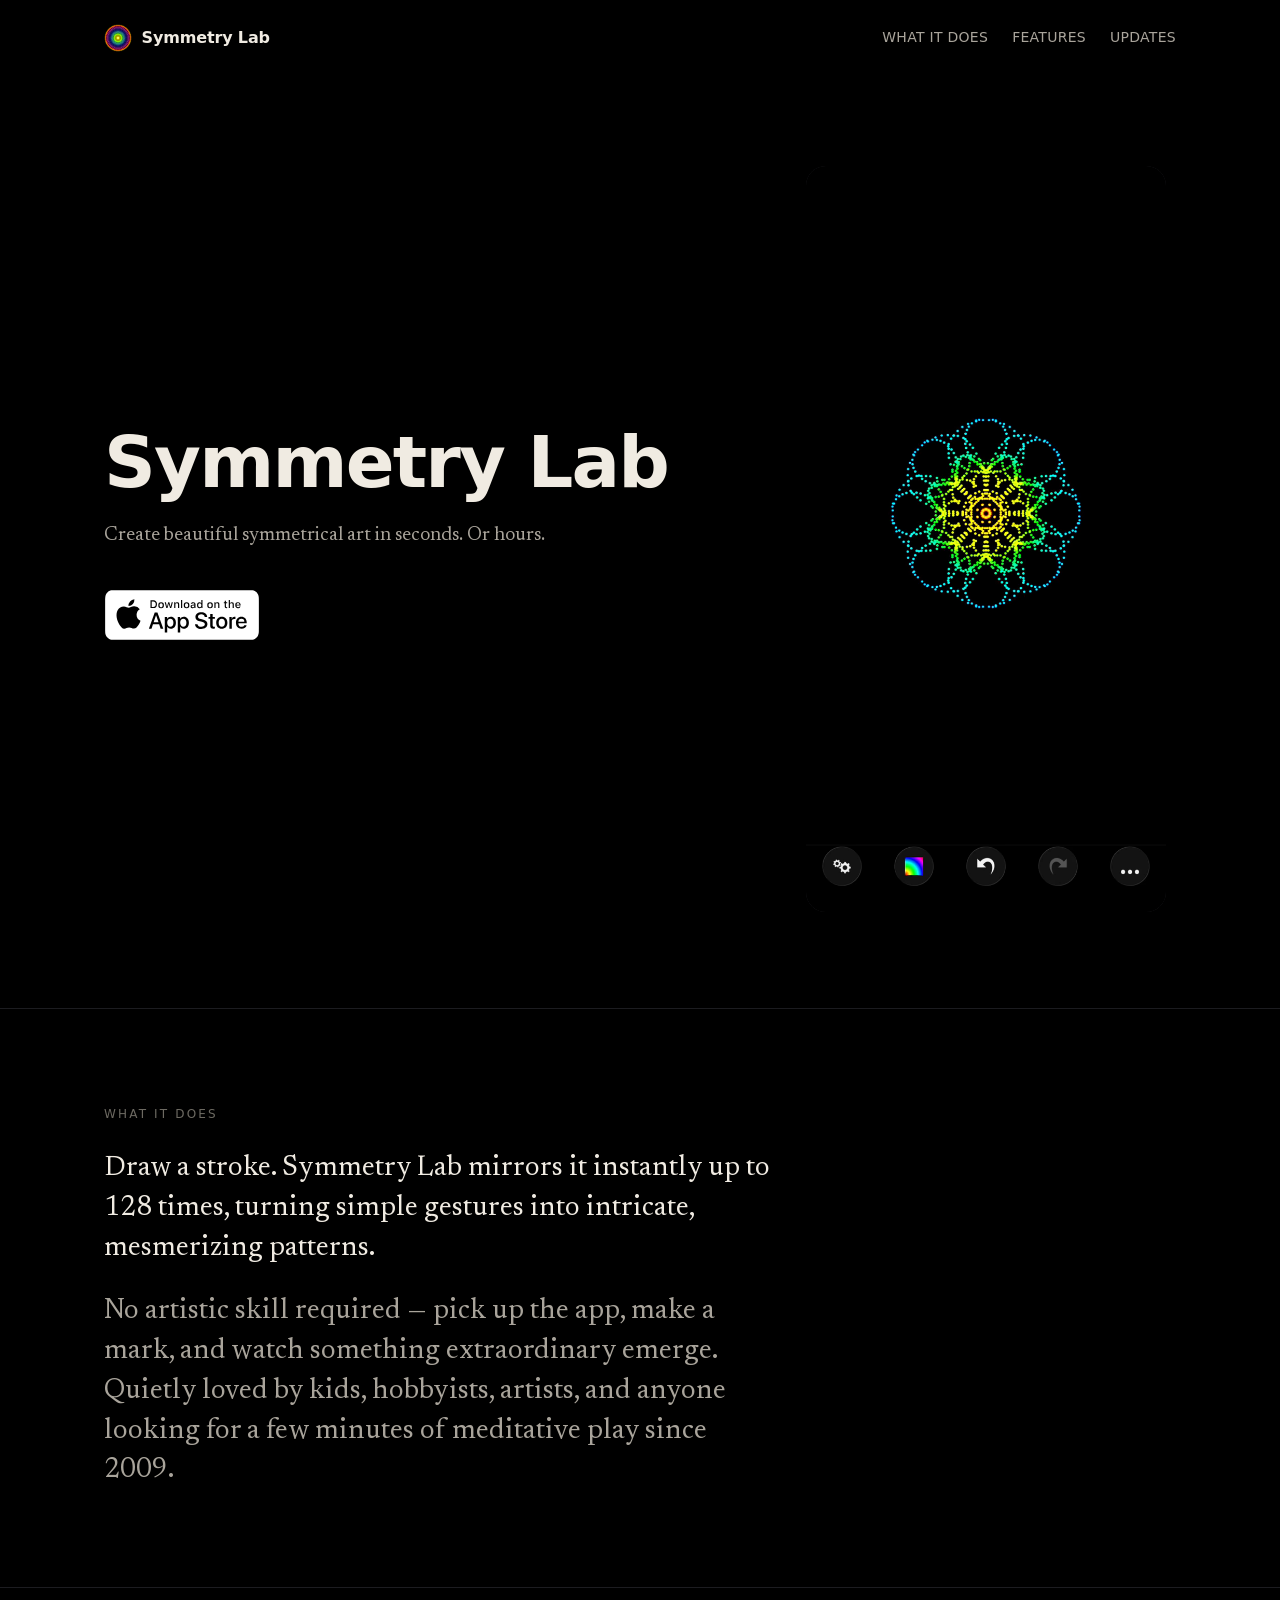
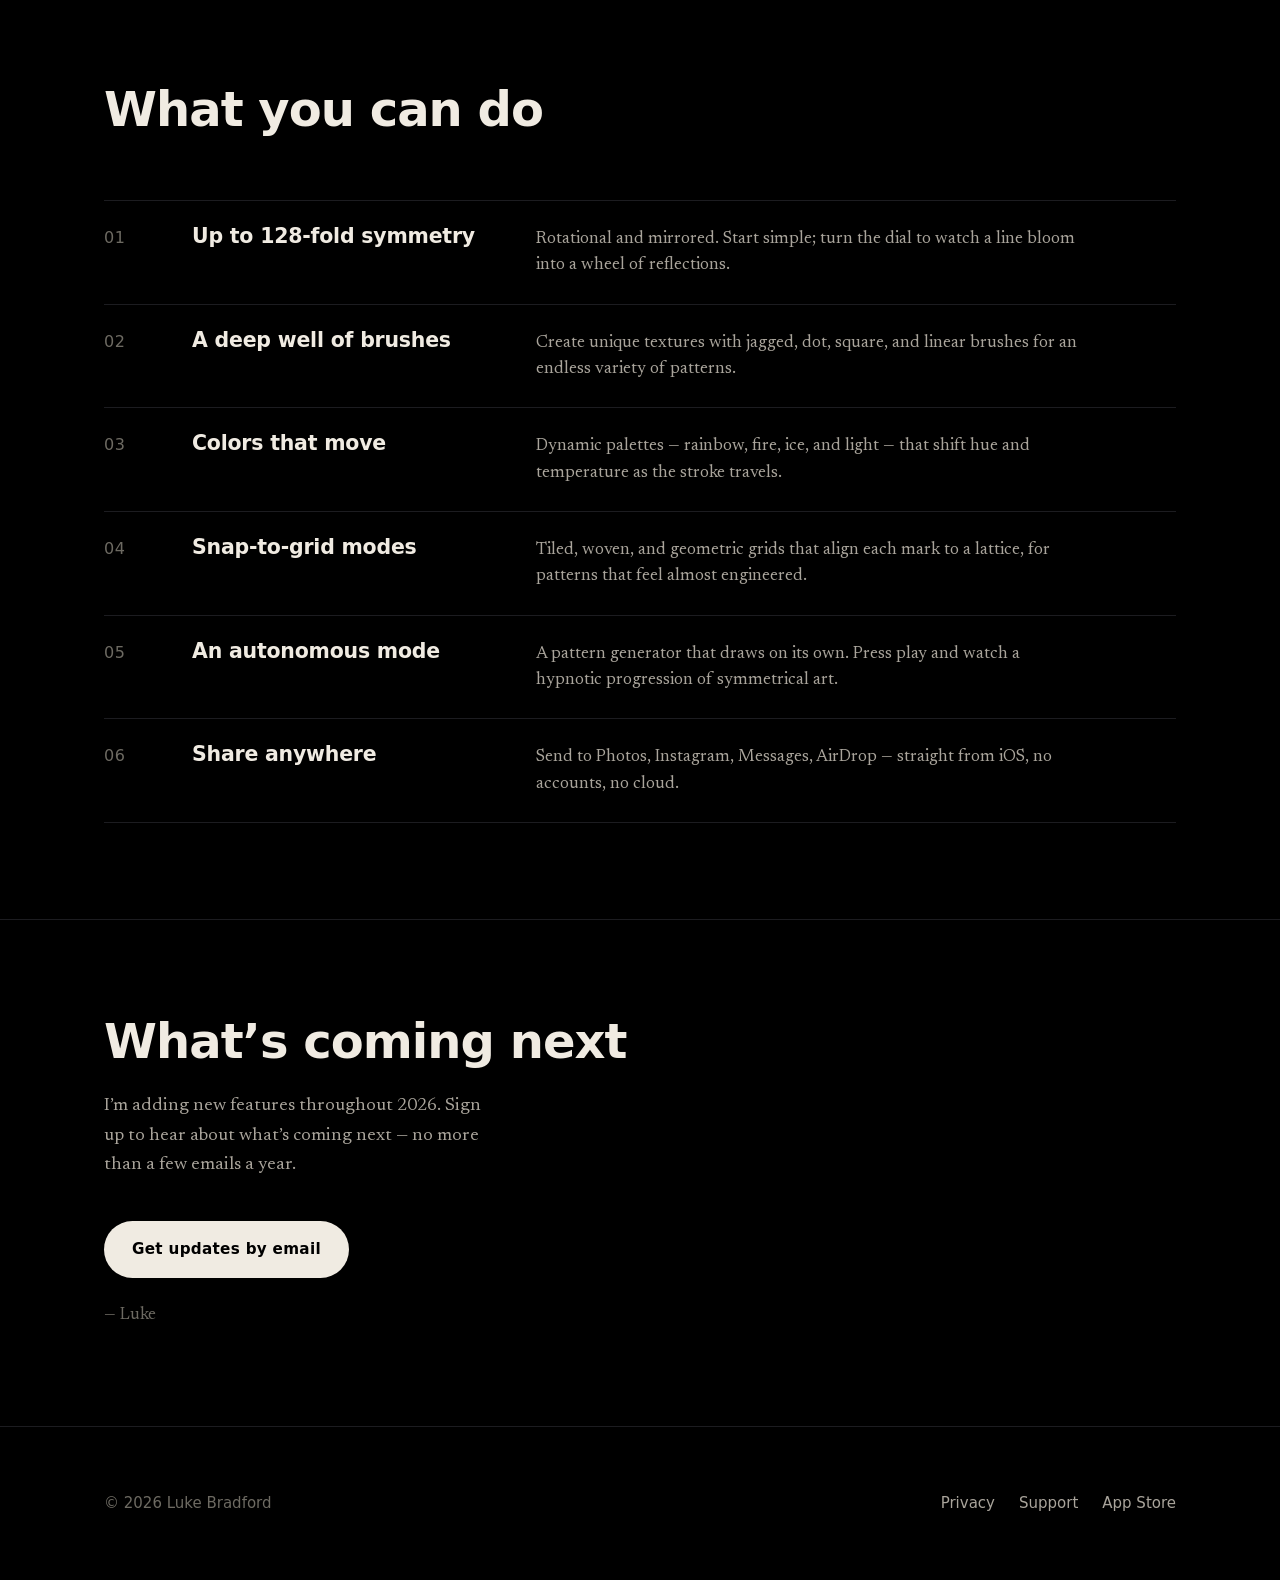
==== index.html @ eb9dccce "Make signup button feel responsive on first click Three changes to collapse perceived latency betwee" ====
<!doctype html>
<html lang="en">
<head>
  <meta charset="UTF-8">
  <meta name="viewport" content="width=device-width, initial-scale=1.0">
  <title>Symmetry Lab — Create beautiful symmetrical art</title>
  <meta name="description" content="An iOS drawing app that turns simple strokes into intricate symmetrical patterns. Up to 128-fold symmetry, dynamic colors, and no artistic skill required.">

  <meta property="og:title" content="Symmetry Lab">
  <meta property="og:description" content="Create beautiful symmetrical art in seconds. Or hours.">
  <meta property="og:image" content="https://symmetrylab.app/assets/images/og-image.png">
  <meta property="og:url" content="https://symmetrylab.app">
  <meta property="og:type" content="website">
  <meta name="twitter:card" content="summary_large_image">
  <meta name="twitter:title" content="Symmetry Lab">
  <meta name="twitter:description" content="Create beautiful symmetrical art in seconds. Or hours.">
  <meta name="twitter:image" content="https://symmetrylab.app/assets/images/og-image.png">
  <meta name="theme-color" content="#000000">

  <link rel="canonical" href="https://symmetrylab.app">
  <link rel="icon" href="/assets/images/favicon.ico">
  <link rel="icon" type="image/png" sizes="32x32" href="/assets/images/icon-32.png">
  <link rel="apple-touch-icon" href="/assets/images/icon-180.png">

  <link rel="preload" as="font" type="font/woff2" href="/assets/fonts/newsreader.woff2" crossorigin>
  <link rel="preconnect" href="https://symmetry-lab.kit.com" crossorigin>
  <link rel="dns-prefetch" href="https://symmetry-lab.kit.com">
  <link rel="stylesheet" href="/assets/css/style.css">
</head>
<body>

<a class="sr-only" href="#main">Skip to content</a>

<header class="site-header">
  <div class="container">
    <a class="site-header__brand" href="/">
      <img src="/assets/images/icon.png" alt="" width="28" height="28">
      <span>Symmetry Lab</span>
    </a>
    <nav class="site-header__nav" aria-label="Primary">
      <a href="#what">What it does</a>
      <a href="#features">Features</a>
      <a href="#signup">Updates</a>
    </nav>
  </div>
</header>

<main id="main">

  <!-- HERO -->
  <section class="hero">
    <div class="container">
      <div class="hero__grid">
        <div class="hero__lede">
          <h1 class="hero__title wordmark">Symmetry Lab</h1>
          <p class="hero__tagline">
            Create beautiful symmetrical art in seconds. Or hours.
          </p>
          <a class="app-store-badge"
             href="https://apps.apple.com/us/app/symmetry-lab/id327084012"
             target="_blank"
             rel="noopener"
             aria-label="Download Symmetry Lab on the App Store">
            <img src="/assets/images/app-store-badge.svg" alt="Download on the App Store" width="156" height="52">
          </a>
        </div>
        <div class="hero__video-wrap">
          <video
            autoplay muted loop playsinline
            poster="/assets/images/video-poster.jpg"
            preload="metadata"
            aria-label="A brief recording of Symmetry Lab in use — simple strokes forming intricate symmetrical patterns.">
            <source src="/assets/video/clip.webm" type="video/webm">
            <source src="/assets/video/clip.mp4"  type="video/mp4">
          </video>
        </div>
      </div>
    </div>
  </section>

  <!-- WHAT IT DOES -->
  <section id="what" class="about">
    <div class="container">
      <p class="about__eyebrow">What it does</p>
      <p class="about__lead">
        Draw a stroke. Symmetry Lab mirrors it instantly up to 128 times,
        turning simple gestures into intricate, mesmerizing patterns.
      </p>
      <p class="about__lead">
        No artistic skill required — pick up the app, make a mark, and watch
        something extraordinary emerge. Quietly loved by kids, hobbyists,
        artists, and anyone looking for a few minutes of meditative play
        since 2009.
      </p>
    </div>
  </section>

  <!-- FEATURES -->
  <section id="features" class="features">
    <div class="container">
      <h2 class="features__heading">What you can do</h2>
      <ol class="features__list">
        <li class="features__item">
          <span class="features__num">01</span>
          <div class="features__body">
            <h3 class="features__title">Up to 128-fold symmetry</h3>
            <p class="features__desc">Rotational and mirrored. Start simple; turn the dial to watch a line bloom into a wheel of reflections.</p>
          </div>
        </li>
        <li class="features__item">
          <span class="features__num">02</span>
          <div class="features__body">
            <h3 class="features__title">A deep well of brushes</h3>
            <p class="features__desc">Create unique textures with jagged, dot, square, and linear brushes for an endless variety of patterns.</p>
          </div>
        </li>
        <li class="features__item">
          <span class="features__num">03</span>
          <div class="features__body">
            <h3 class="features__title">Colors that move</h3>
            <p class="features__desc">Dynamic palettes — rainbow, fire, ice, and light — that shift hue and temperature as the stroke travels.</p>
          </div>
        </li>
        <li class="features__item">
          <span class="features__num">04</span>
          <div class="features__body">
            <h3 class="features__title">Snap-to-grid modes</h3>
            <p class="features__desc">Tiled, woven, and geometric grids that align each mark to a lattice, for patterns that feel almost engineered.</p>
          </div>
        </li>
        <li class="features__item">
          <span class="features__num">05</span>
          <div class="features__body">
            <h3 class="features__title">An autonomous mode</h3>
            <p class="features__desc">A pattern generator that draws on its own. Press play and watch a hypnotic progression of symmetrical art.</p>
          </div>
        </li>
        <li class="features__item">
          <span class="features__num">06</span>
          <div class="features__body">
            <h3 class="features__title">Share anywhere</h3>
            <p class="features__desc">Send to Photos, Instagram, Messages, AirDrop — straight from iOS, no accounts, no cloud.</p>
          </div>
        </li>
      </ol>
    </div>
  </section>

  <!-- SIGNUP -->
  <section id="signup" class="signup">
    <div class="container">
      <div class="signup__inner" data-signup>
        <h2 class="signup__heading">What’s coming next</h2>
        <p class="signup__copy">
          I’m adding new features throughout 2026. Sign up to hear about what’s
          coming next — no more than a few emails a year.
        </p>
        <a class="signup-btn"
           data-formkit-toggle="cb0bc8368b"
           href="https://symmetry-lab.kit.com/cb0bc8368b">
          Get updates by email
        </a>
        <p class="signup__sign">— Luke</p>
      </div>
    </div>
  </section>

</main>

<footer class="site-footer">
  <div class="container">
    <p>© 2026 Luke Bradford</p>
    <nav class="site-footer__links" aria-label="Site">
      <a href="/privacy.html">Privacy</a>
      <a href="/support.html">Support</a>
      <a href="https://apps.apple.com/us/app/symmetry-lab/id327084012" target="_blank" rel="noopener">App Store</a>
    </nav>
  </div>
</footer>

<script src="/assets/js/main.js" defer></script>
</body>
</html>
---- assets/css/style.css ----
/* -------------------------------------------------------------------------
   symmetrylab.app
   ------------------------------------------------------------------------- */

@font-face {
  font-family: 'Newsreader';
  font-style: normal;
  font-weight: 400;
  font-display: swap;
  src: url('/assets/fonts/newsreader.woff2') format('woff2');
}

/* -- tokens ---------------------------------------------------------------- */

:root {
  --bg:           #000000;
  --bg-elev:      #0d0d0f;
  --ink:          #f0ebe2;
  --ink-dim:      #a9a49b;
  --ink-muted:    #6d6a62;
  --rule:         #1c1c20;
  --rule-strong:  #2e2e34;

  --font-display: -apple-system, BlinkMacSystemFont, "SF Pro Display", "SF Pro Text", "Segoe UI", system-ui, sans-serif;
  --font-body:    'Newsreader', Georgia, 'Times New Roman', serif;

  --space-1:  0.5rem;
  --space-2:  1rem;
  --space-3:  1.5rem;
  --space-4:  2.5rem;
  --space-5:  4rem;
  --space-6:  6rem;
  --space-7:  9rem;

  --measure:      42rem;  /* ~672px for long-form reading */
  --content-max: 72rem;   /* 1152px cap for sections */

  --radius-sm: 6px;
  --radius-md: 12px;
  --radius-lg: 20px;
}

/* -- reset ----------------------------------------------------------------- */

*, *::before, *::after { box-sizing: border-box; }
html { -webkit-text-size-adjust: 100%; }
body, h1, h2, h3, p, figure, blockquote, dl, dd { margin: 0; }
img, svg, video { display: block; max-width: 100%; height: auto; }
input, button, textarea { font: inherit; color: inherit; }
button { border: 0; background: none; cursor: pointer; }

/* -- base ------------------------------------------------------------------ */

html { scroll-behavior: smooth; }
@media (prefers-reduced-motion: reduce) {
  html { scroll-behavior: auto; }
}

body {
  margin: 0;
  background: var(--bg);
  color: var(--ink);
  font-family: var(--font-body);
  font-size: 1.0625rem;     /* 17px */
  line-height: 1.65;
  font-feature-settings: "kern", "liga", "calt";
  -webkit-font-smoothing: antialiased;
  -moz-osx-font-smoothing: grayscale;
  text-rendering: optimizeLegibility;
}

a {
  color: var(--ink);
  text-decoration: none;
  text-decoration-color: var(--rule-strong);
  text-underline-offset: 0.2em;
  transition: text-decoration-color 200ms ease, color 200ms ease;
}
a:hover { text-decoration: underline; text-decoration-color: var(--ink-dim); }

:focus-visible {
  outline: 2px solid var(--ink);
  outline-offset: 3px;
  border-radius: 3px;
}

::selection { background: var(--ink); color: var(--bg); }

/* -- typography ------------------------------------------------------------ */

.display {
  font-family: var(--font-display);
  font-weight: 600;
  letter-spacing: -0.02em;
  line-height: 1.02;
}
h1, h2, h3 { font-family: var(--font-display); font-weight: 600; letter-spacing: -0.02em; }
h1 { font-size: clamp(2.5rem, 6vw, 4.5rem); line-height: 1.02; }
h2 { font-size: clamp(2rem, 4vw, 3rem);     line-height: 1.08; }
h3 { font-size: 1.25rem; line-height: 1.3; }
p  { hanging-punctuation: first last; }

/* -- layout ---------------------------------------------------------------- */

.container {
  width: 100%;
  max-width: var(--content-max);
  margin: 0 auto;
  padding-inline: clamp(1.25rem, 4vw, 2.5rem);
}

section { padding-block: var(--space-6); }
@media (max-width: 720px) { section { padding-block: var(--space-5); } }

.divider {
  border: 0;
  border-top: 1px solid var(--rule);
  margin: 0;
}

/* -- site chrome ----------------------------------------------------------- */

.site-header {
  padding-block: var(--space-3);
}
.site-header .container {
  display: flex;
  align-items: center;
  justify-content: space-between;
  gap: var(--space-3);
}
.site-header__brand {
  display: inline-flex;
  align-items: center;
  gap: 0.6rem;
  font-family: var(--font-display);
  font-weight: 600;
  font-size: 1rem;
  letter-spacing: -0.01em;
  color: var(--ink);
}
.site-header__brand img {
  width: 28px; height: 28px;
  border-radius: 7px;
}
.site-header__nav {
  display: flex;
  gap: var(--space-3);
  font-family: var(--font-display);
  font-size: 0.875rem;
  letter-spacing: 0.02em;
  text-transform: uppercase;
}
.site-header__nav a { color: var(--ink-dim); }
.site-header__nav a:hover { color: var(--ink); }
@media (max-width: 520px) {
  .site-header__nav { display: none; }
}

/* -- hero ------------------------------------------------------------------ */

.hero {
  padding-block: clamp(3rem, 7vw, 6rem) var(--space-6);
}
.hero__grid {
  display: grid;
  grid-template-columns: 1fr;
  gap: var(--space-5);
  align-items: center;
}
@media (min-width: 900px) {
  .hero__grid {
    grid-template-columns: minmax(0, 1fr) minmax(280px, 360px);
    gap: var(--space-5);
  }
}
@media (min-width: 1200px) {
  .hero__grid { grid-template-columns: minmax(0, 1fr) 380px; }
}

.hero__title {
  margin-bottom: var(--space-3);
}
@media (min-width: 640px) {
  .hero__title { white-space: nowrap; }
}
.hero__tagline {
  font-size: clamp(1.125rem, 1.5vw, 1.375rem);
  line-height: 1.45;
  color: var(--ink-dim);
  margin-bottom: var(--space-4);
}
@media (min-width: 640px) {
  .hero__tagline { white-space: nowrap; }
}

.app-store-badge {
  display: inline-block;
  transition: transform 200ms ease, filter 200ms ease;
}
.app-store-badge img { height: 52px; width: auto; }
.app-store-badge:hover { transform: translateY(-1px); filter: drop-shadow(0 6px 20px rgba(255,255,255,0.08)); }

/* Hero video — vertical phone-shape clip */
.hero__video-wrap {
  position: relative;
  width: 100%;
  max-width: 380px;
  margin-inline: auto;
  aspect-ratio: 1320 / 2738;  /* source cropped above status bar */
  border-radius: var(--radius-lg);
  overflow: hidden;
  background: var(--bg-elev);
  box-shadow:
    0 30px 80px rgba(0,0,0,0.5),
    0 0 0 1px var(--rule) inset;
}
.hero__video-wrap video {
  position: absolute; inset: 0;
  width: 100%; height: 100%;
  object-fit: cover;
}
@media (min-width: 900px) {
  .hero__video-wrap { max-width: 360px; }
}

/* -- the wordmark — one moment of delight -------------------------------- */

.wordmark {
  font-family: var(--font-display);
  font-weight: 650;
  letter-spacing: -0.025em;
  line-height: 1.0;
  color: var(--ink);
}

/* -- what-it-does ---------------------------------------------------------- */

.about {
  border-top: 1px solid var(--rule);
}
.about__eyebrow {
  font-family: var(--font-display);
  font-size: 0.75rem;
  letter-spacing: 0.18em;
  text-transform: uppercase;
  color: var(--ink-muted);
  margin-bottom: var(--space-3);
}
.about__lead {
  font-size: clamp(1.35rem, 2.2vw, 1.75rem);
  line-height: 1.42;
  max-width: var(--measure);
}
.about__lead + .about__lead { margin-top: var(--space-3); color: var(--ink-dim); }

/* -- features -------------------------------------------------------------- */

.features { border-top: 1px solid var(--rule); }
.features__heading {
  margin-bottom: var(--space-5);
  max-width: 20ch;
}
.features__list { list-style: none; padding: 0; margin: 0; }
.features__item {
  display: grid;
  grid-template-columns: 4rem 1fr;
  gap: var(--space-3);
  align-items: baseline;
  padding-block: var(--space-3);
  border-top: 1px solid var(--rule);
}
.features__item:last-child { border-bottom: 1px solid var(--rule); }
.features__num {
  font-family: var(--font-display);
  font-weight: 500;
  font-size: 1rem;
  color: var(--ink-muted);
  letter-spacing: 0.04em;
  font-variant-numeric: tabular-nums;
}
.features__body {
  display: grid;
  grid-template-columns: minmax(0, 1fr) minmax(0, 2fr);
  gap: var(--space-3);
  align-items: baseline;
}
.features__title {
  font-family: var(--font-display);
  font-weight: 600;
  font-size: clamp(1.125rem, 1.6vw, 1.375rem);
  letter-spacing: -0.01em;
  line-height: 1.15;
}
.features__desc {
  color: var(--ink-dim);
  line-height: 1.55;
  max-width: 34rem;
}
@media (max-width: 720px) {
  .features__item { grid-template-columns: 2.5rem 1fr; gap: var(--space-2); }
  .features__body { grid-template-columns: 1fr; gap: var(--space-1); }
}

/* -- signup ---------------------------------------------------------------- */

.signup { border-top: 1px solid var(--rule); }
.signup__inner {
  max-width: var(--measure);
}
.signup__heading { margin-bottom: var(--space-3); }
.signup__copy {
  font-size: 1.125rem;
  color: var(--ink-dim);
  max-width: 38ch;
  margin-bottom: var(--space-4);
}

.signup-btn {
  display: inline-block;
  padding: 1rem 1.75rem;
  background: var(--ink);
  color: var(--bg);
  border-radius: 999px;
  font-family: var(--font-display);
  font-weight: 600;
  font-size: 0.95rem;
  letter-spacing: 0.02em;
  text-decoration: none;
  transition: transform 150ms ease, background 200ms ease;
}
.signup-btn:hover {
  transform: translateY(-1px);
  background: #fff;
  text-decoration: none;
  color: var(--bg);
}
.signup-btn:active { transform: translateY(0); }
.signup-btn.is-loading {
  opacity: 0.72;
  cursor: progress;
}
.signup-btn.is-loading::after {
  content: "";
  display: inline-block;
  width: 0.7em; height: 0.7em;
  margin-left: 0.6em;
  vertical-align: -0.06em;
  border: 1.5px solid currentColor;
  border-top-color: transparent;
  border-radius: 50%;
  animation: signup-spin 0.7s linear infinite;
}
@keyframes signup-spin { to { transform: rotate(360deg); } }
@media (prefers-reduced-motion: reduce) {
  .signup-btn.is-loading::after { animation: none; }
}

.signup__sign {
  margin-top: var(--space-3);
  color: var(--ink-muted);
}

/* -- footer ---------------------------------------------------------------- */

.site-footer {
  border-top: 1px solid var(--rule);
  padding-block: var(--space-5);
  color: var(--ink-muted);
  font-family: var(--font-display);
  font-size: 0.9375rem;
}
.site-footer .container {
  display: flex;
  flex-wrap: wrap;
  gap: var(--space-3);
  justify-content: space-between;
  align-items: baseline;
}
.site-footer__links {
  display: flex;
  flex-wrap: wrap;
  gap: var(--space-3);
}
.site-footer a { color: var(--ink-dim); }
.site-footer a:hover { color: var(--ink); }

/* -- reading pages (privacy, support, 404) -------------------------------- */

.reading {
  padding-block: var(--space-5) var(--space-6);
}
.reading__inner {
  max-width: var(--measure);
  margin-inline: auto;
}
.reading h1 {
  font-size: clamp(2.25rem, 4vw, 3rem);
  margin-bottom: var(--space-1);
}
.reading .lede {
  color: var(--ink-dim);
  font-style: italic;
  margin-bottom: var(--space-4);
}
.reading h2 {
  font-size: 1.35rem;
  margin-top: var(--space-4);
  margin-bottom: var(--space-2);
  letter-spacing: -0.01em;
}
.reading p {
  margin-block: 0.75em;
  color: var(--ink);
}
.reading p + p { margin-top: 1em; }
.reading a { text-decoration: underline; text-decoration-color: var(--rule-strong); }
.reading a:hover { text-decoration-color: var(--ink); }

.reading .contact-block {
  border: 1px solid var(--rule-strong);
  border-radius: var(--radius-md);
  padding: var(--space-3);
  background: var(--bg-elev);
  margin-block: var(--space-4);
}
.reading .contact-block strong { font-family: var(--font-display); font-weight: 600; }
.reading .contact-block .hint { display: block; color: var(--ink-muted); font-size: 0.9375rem; margin-top: 0.3rem; }

/* details/summary for support FAQ */
.reading details {
  border-top: 1px solid var(--rule);
  padding: var(--space-2) 0;
}
.reading details:last-of-type { border-bottom: 1px solid var(--rule); }
.reading summary {
  cursor: pointer;
  font-family: var(--font-display);
  font-weight: 550;
  font-size: 1.0625rem;
  padding: 0.3rem 0;
  list-style: none;
  display: flex;
  justify-content: space-between;
  gap: var(--space-2);
}
.reading summary::-webkit-details-marker { display: none; }
.reading summary::after {
  content: "+";
  font-family: var(--font-display);
  font-weight: 400;
  color: var(--ink-muted);
  transition: transform 200ms ease;
}
.reading details[open] summary::after { content: "–"; }
.reading details p {
  color: var(--ink-dim);
  margin-top: 0.5rem;
}

/* -- utilities ------------------------------------------------------------- */

.sr-only {
  position: absolute; width: 1px; height: 1px; padding: 0;
  overflow: hidden; clip: rect(0 0 0 0);
  white-space: nowrap; border: 0;
}
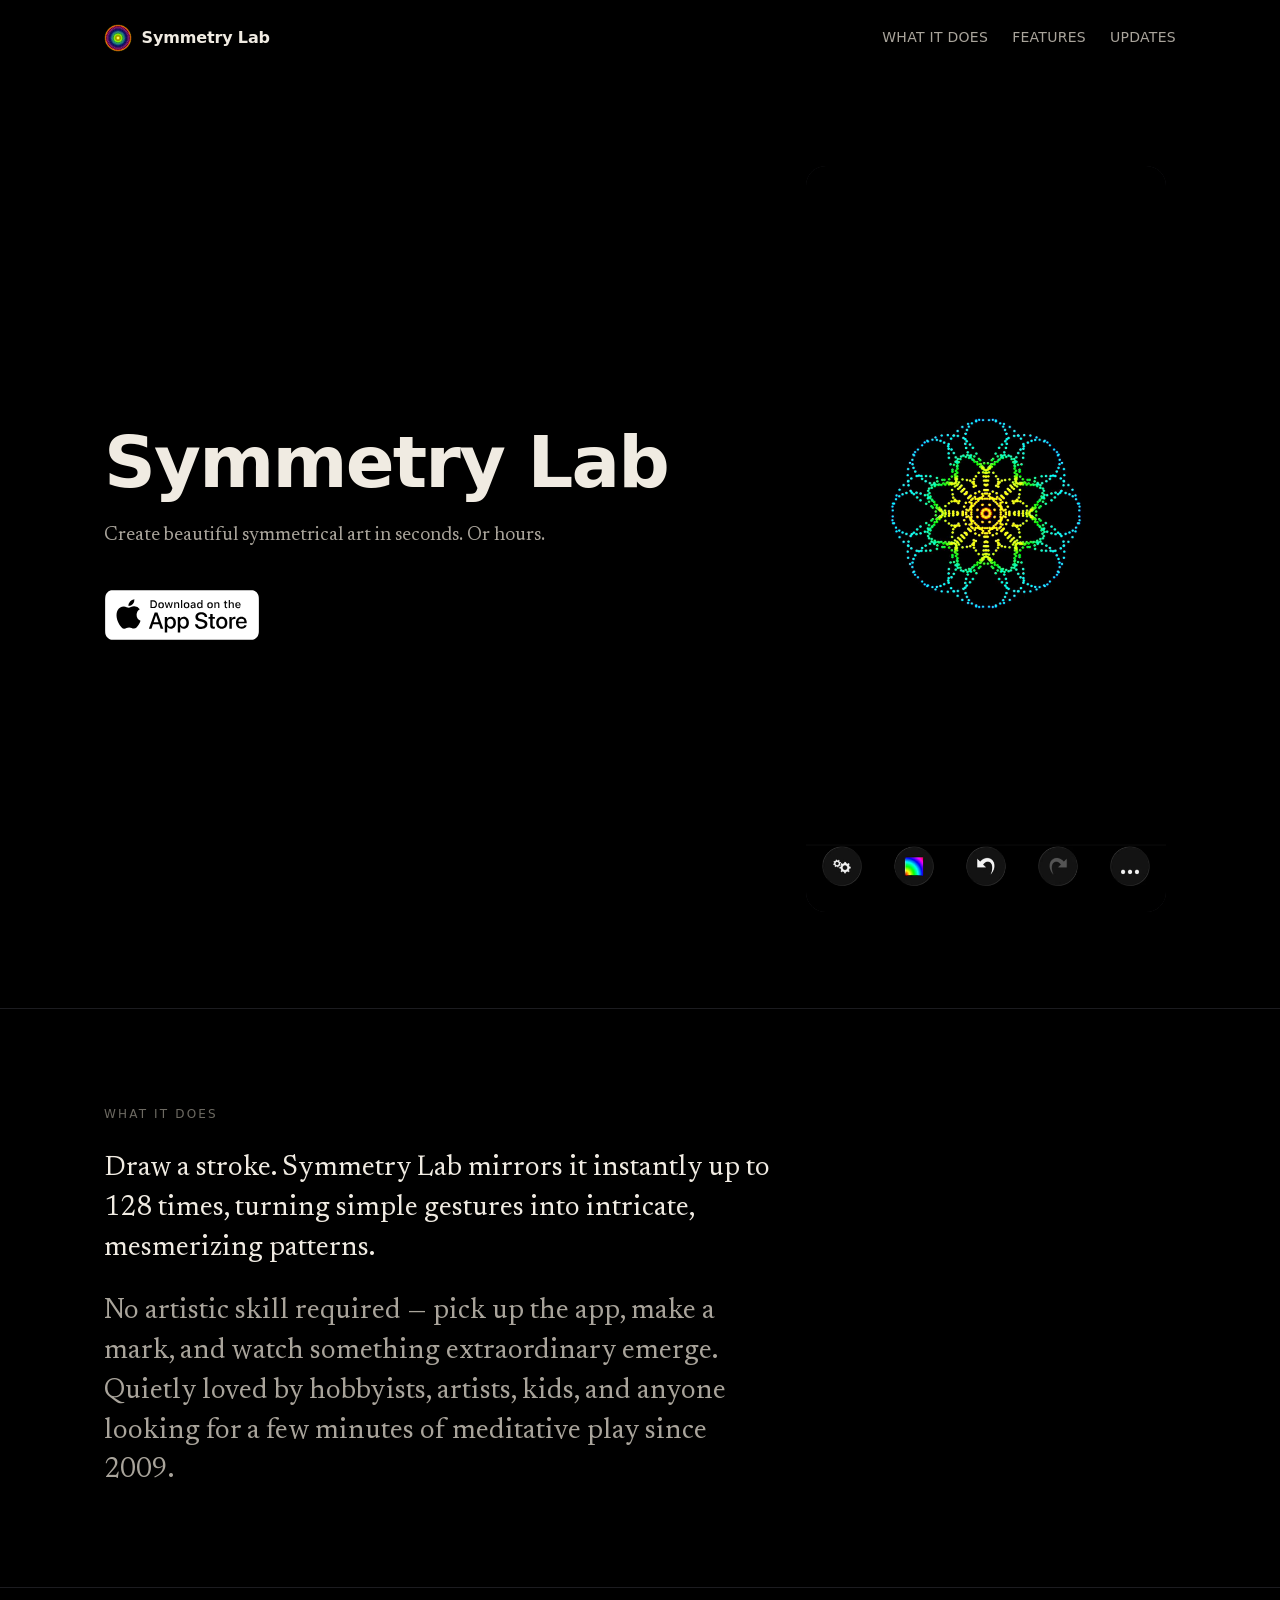
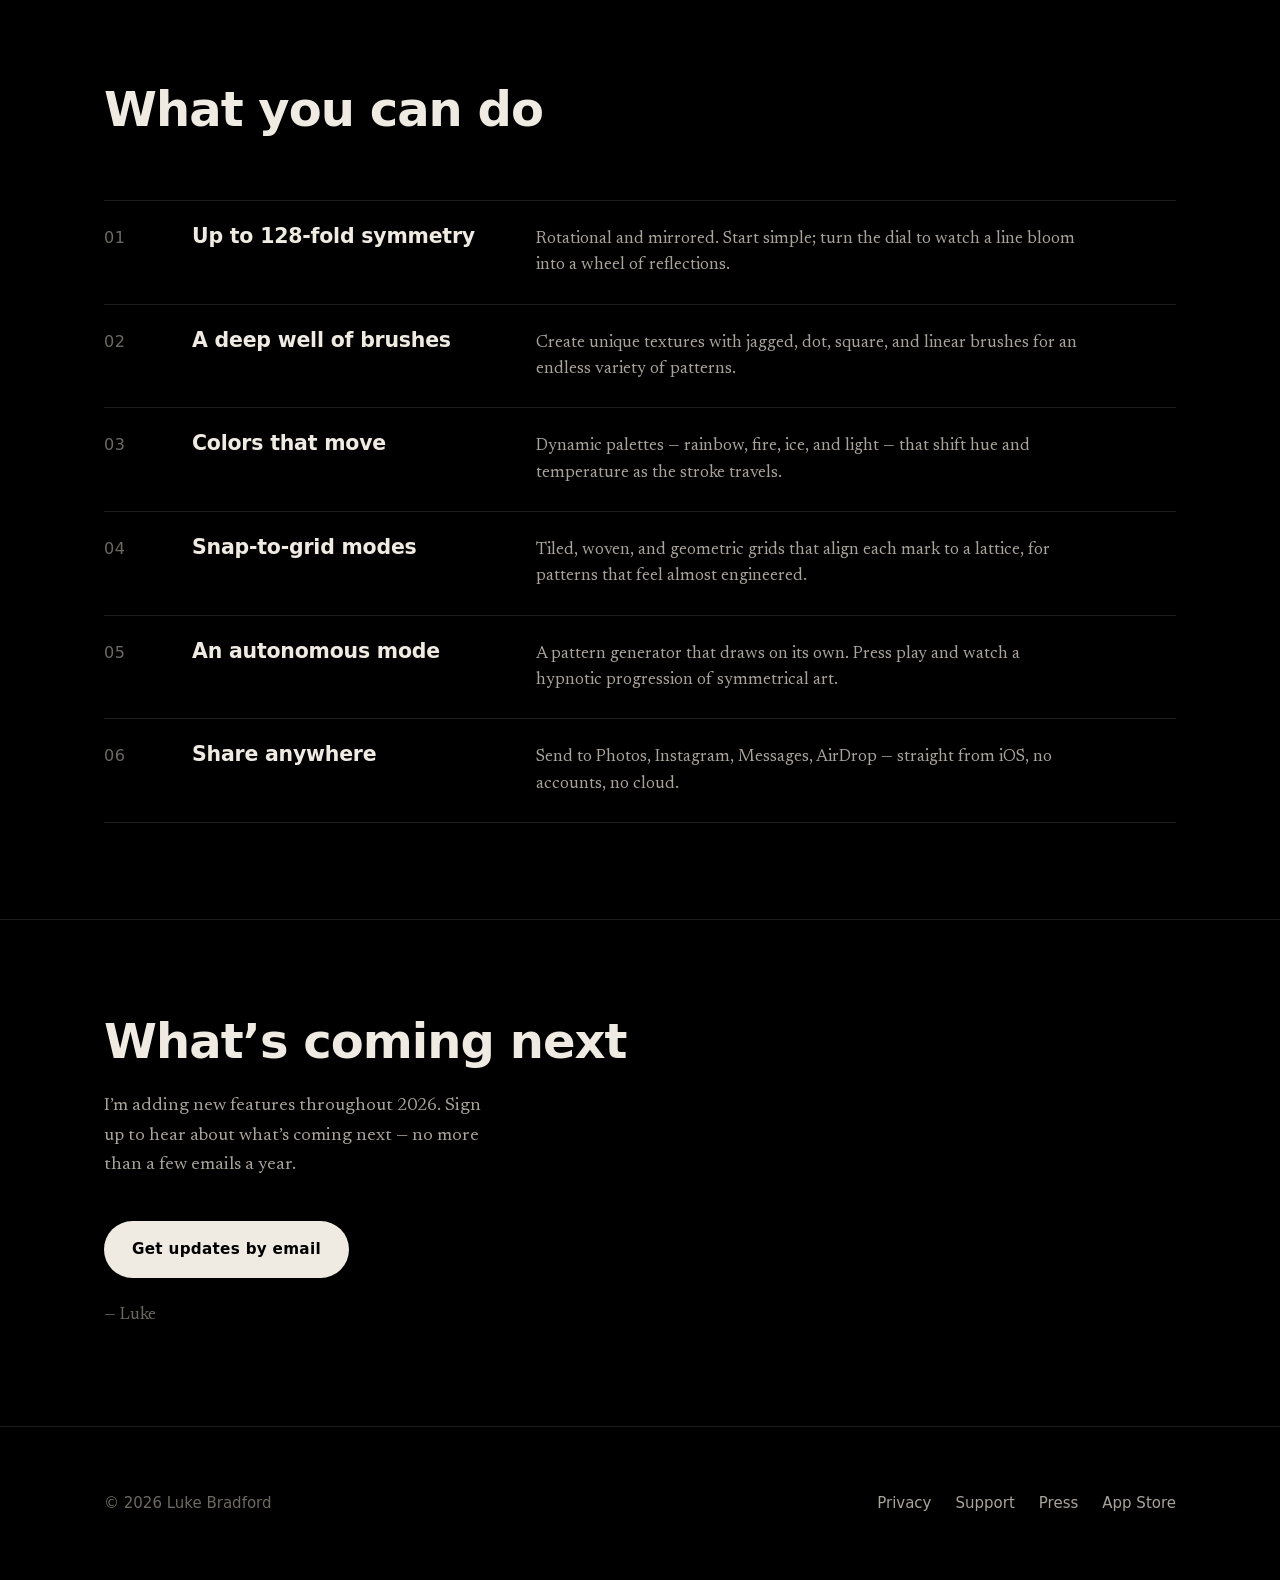
==== commit aeed2c5f: "Add press kit" ====
--- a/index.html
+++ b/index.html
@@ -88,8 +88,8 @@
       </p>
       <p class="about__lead">
         No artistic skill required — pick up the app, make a mark, and watch
-        something extraordinary emerge. Quietly loved by kids, hobbyists,
-        artists, and anyone looking for a few minutes of meditative play
+        something extraordinary emerge. Quietly loved by hobbyists, artists,
+        kids, and anyone looking for a few minutes of meditative play
         since 2009.
       </p>
     </div>
@@ -173,6 +173,7 @@
     <nav class="site-footer__links" aria-label="Site">
       <a href="/privacy.html">Privacy</a>
       <a href="/support.html">Support</a>
+      <a href="/press/">Press</a>
       <a href="https://apps.apple.com/us/app/symmetry-lab/id327084012" target="_blank" rel="noopener">App Store</a>
     </nav>
   </div>
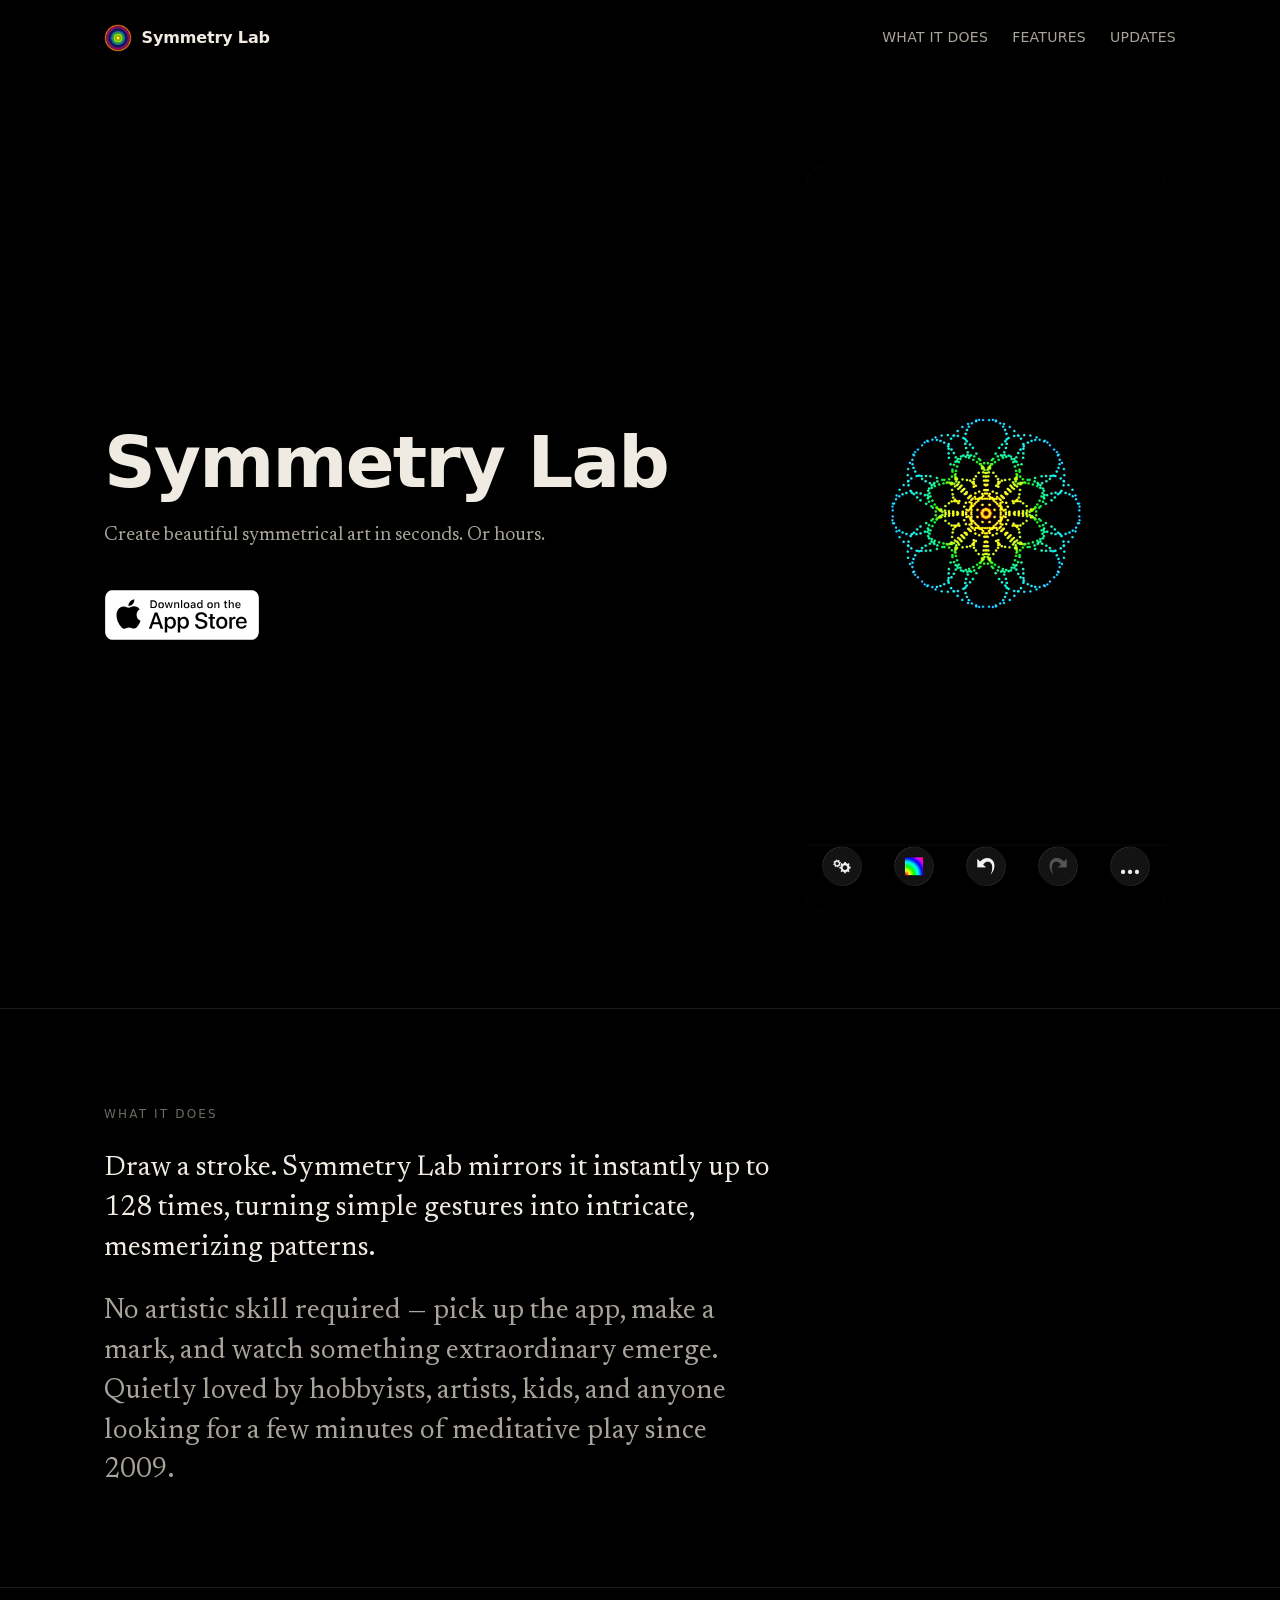
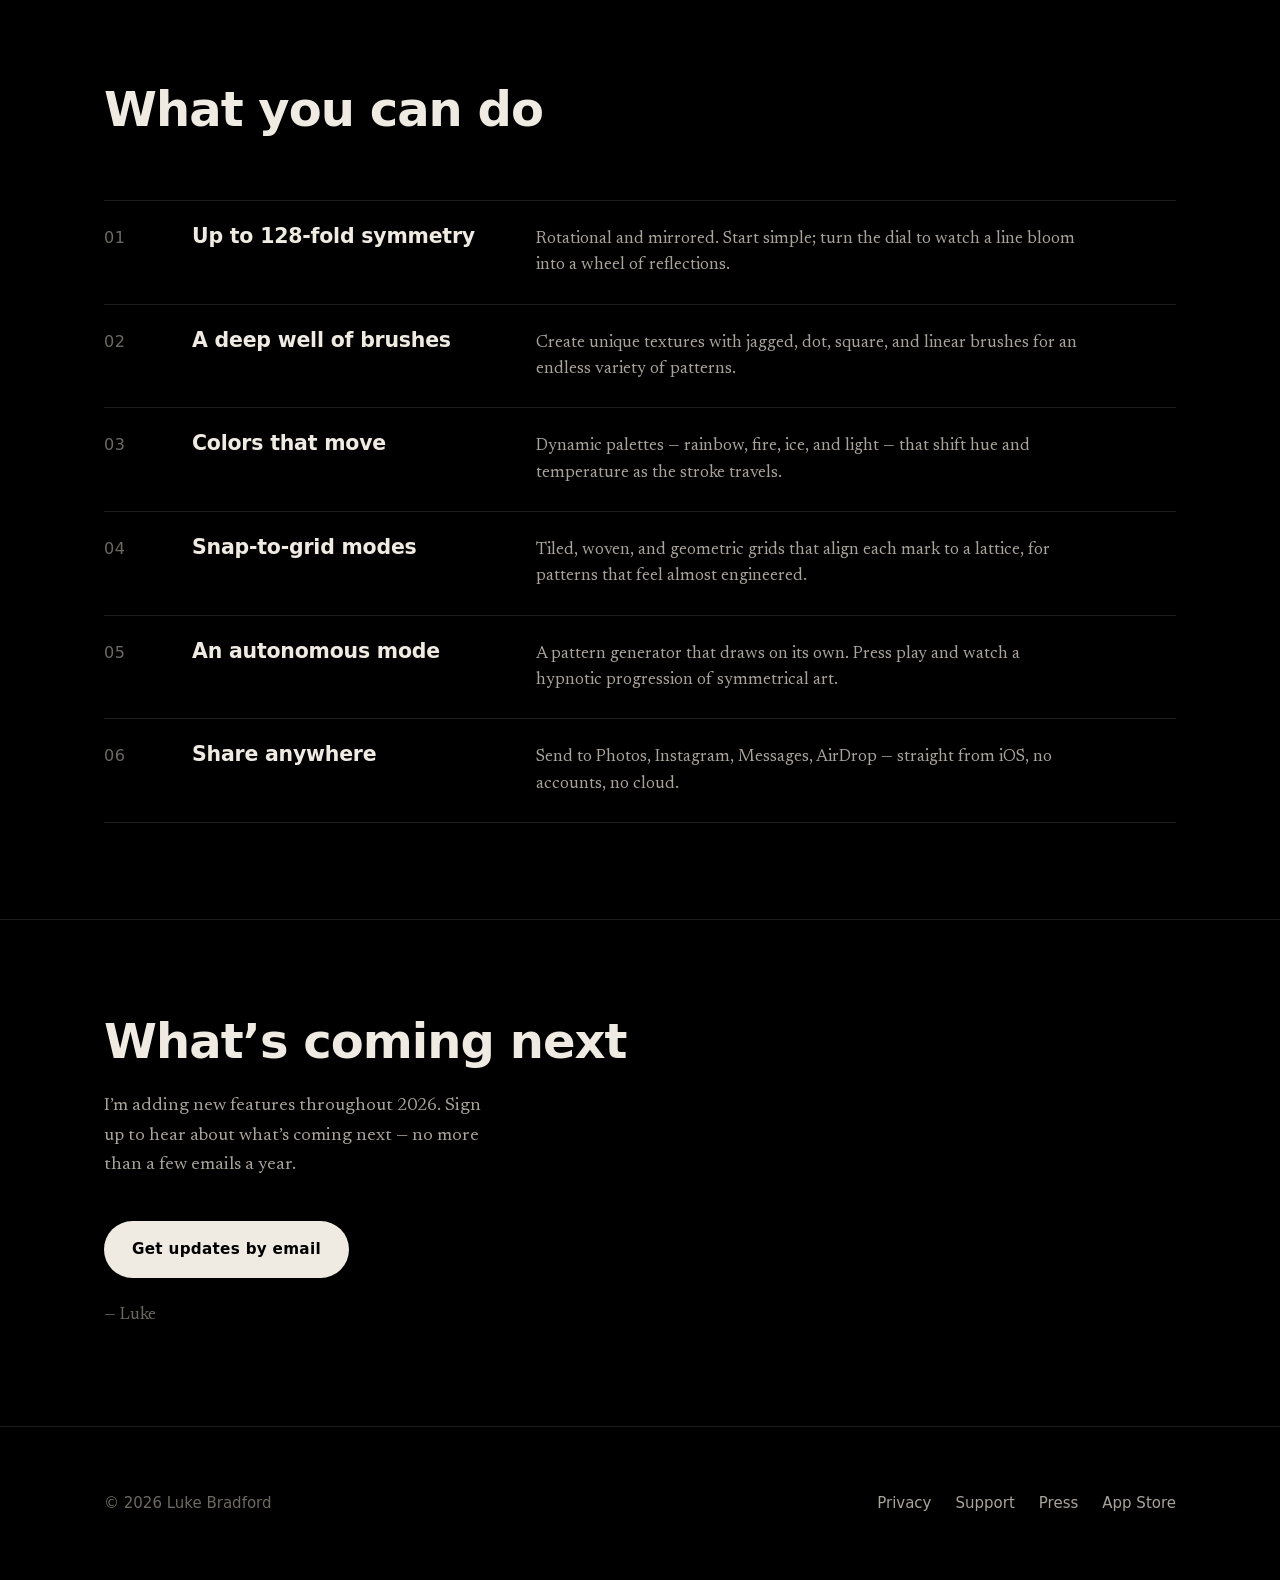
==== commit f2717aa5: "og-image.png" ====
--- a/index.html
+++ b/index.html
@@ -8,13 +8,13 @@
 
   <meta property="og:title" content="Symmetry Lab">
   <meta property="og:description" content="Create beautiful symmetrical art in seconds. Or hours.">
-  <meta property="og:image" content="https://symmetrylab.app/assets/images/og-image.png">
+  <meta property="og:image" content="https://symmetrylab.app/assets/images/og-image.png?v=2">
   <meta property="og:url" content="https://symmetrylab.app">
   <meta property="og:type" content="website">
   <meta name="twitter:card" content="summary_large_image">
   <meta name="twitter:title" content="Symmetry Lab">
   <meta name="twitter:description" content="Create beautiful symmetrical art in seconds. Or hours.">
-  <meta name="twitter:image" content="https://symmetrylab.app/assets/images/og-image.png">
+  <meta name="twitter:image" content="https://symmetrylab.app/assets/images/og-image.png?v=2">
   <meta name="theme-color" content="#000000">
 
   <link rel="canonical" href="https://symmetrylab.app">
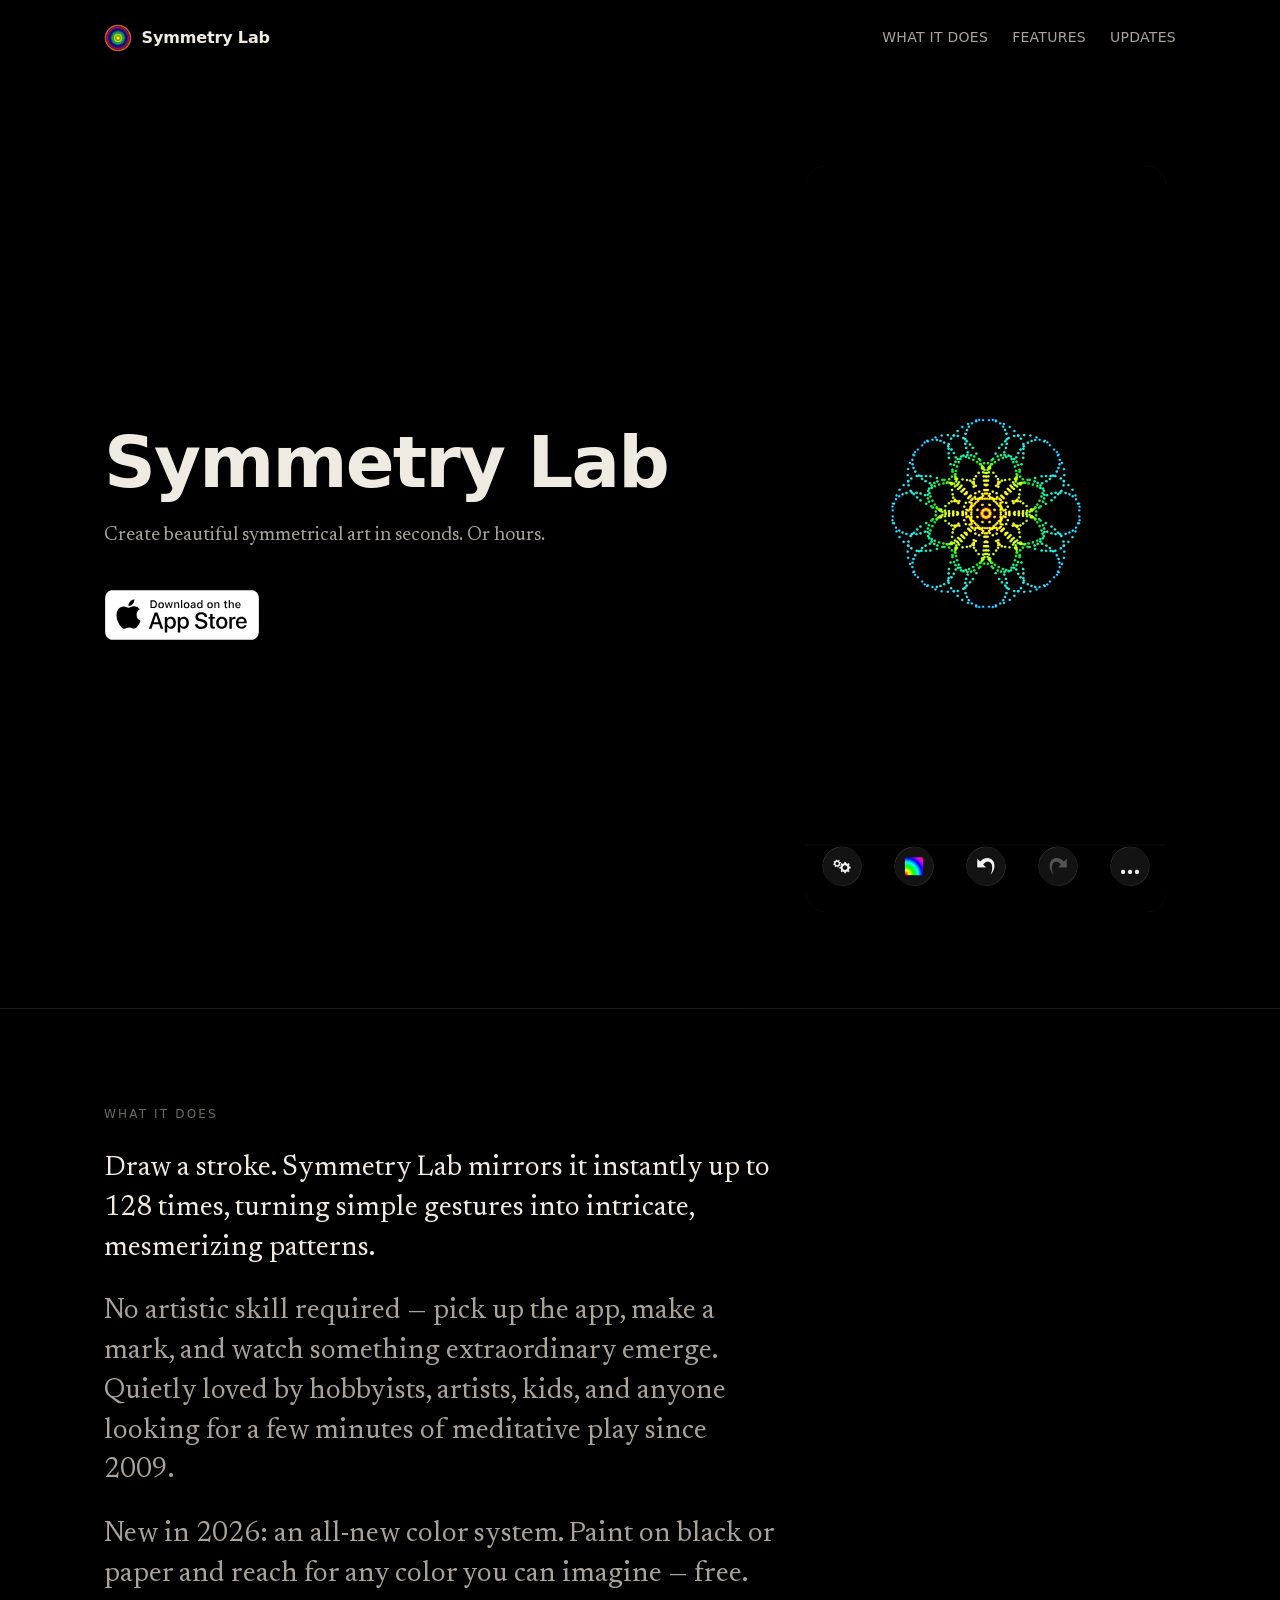
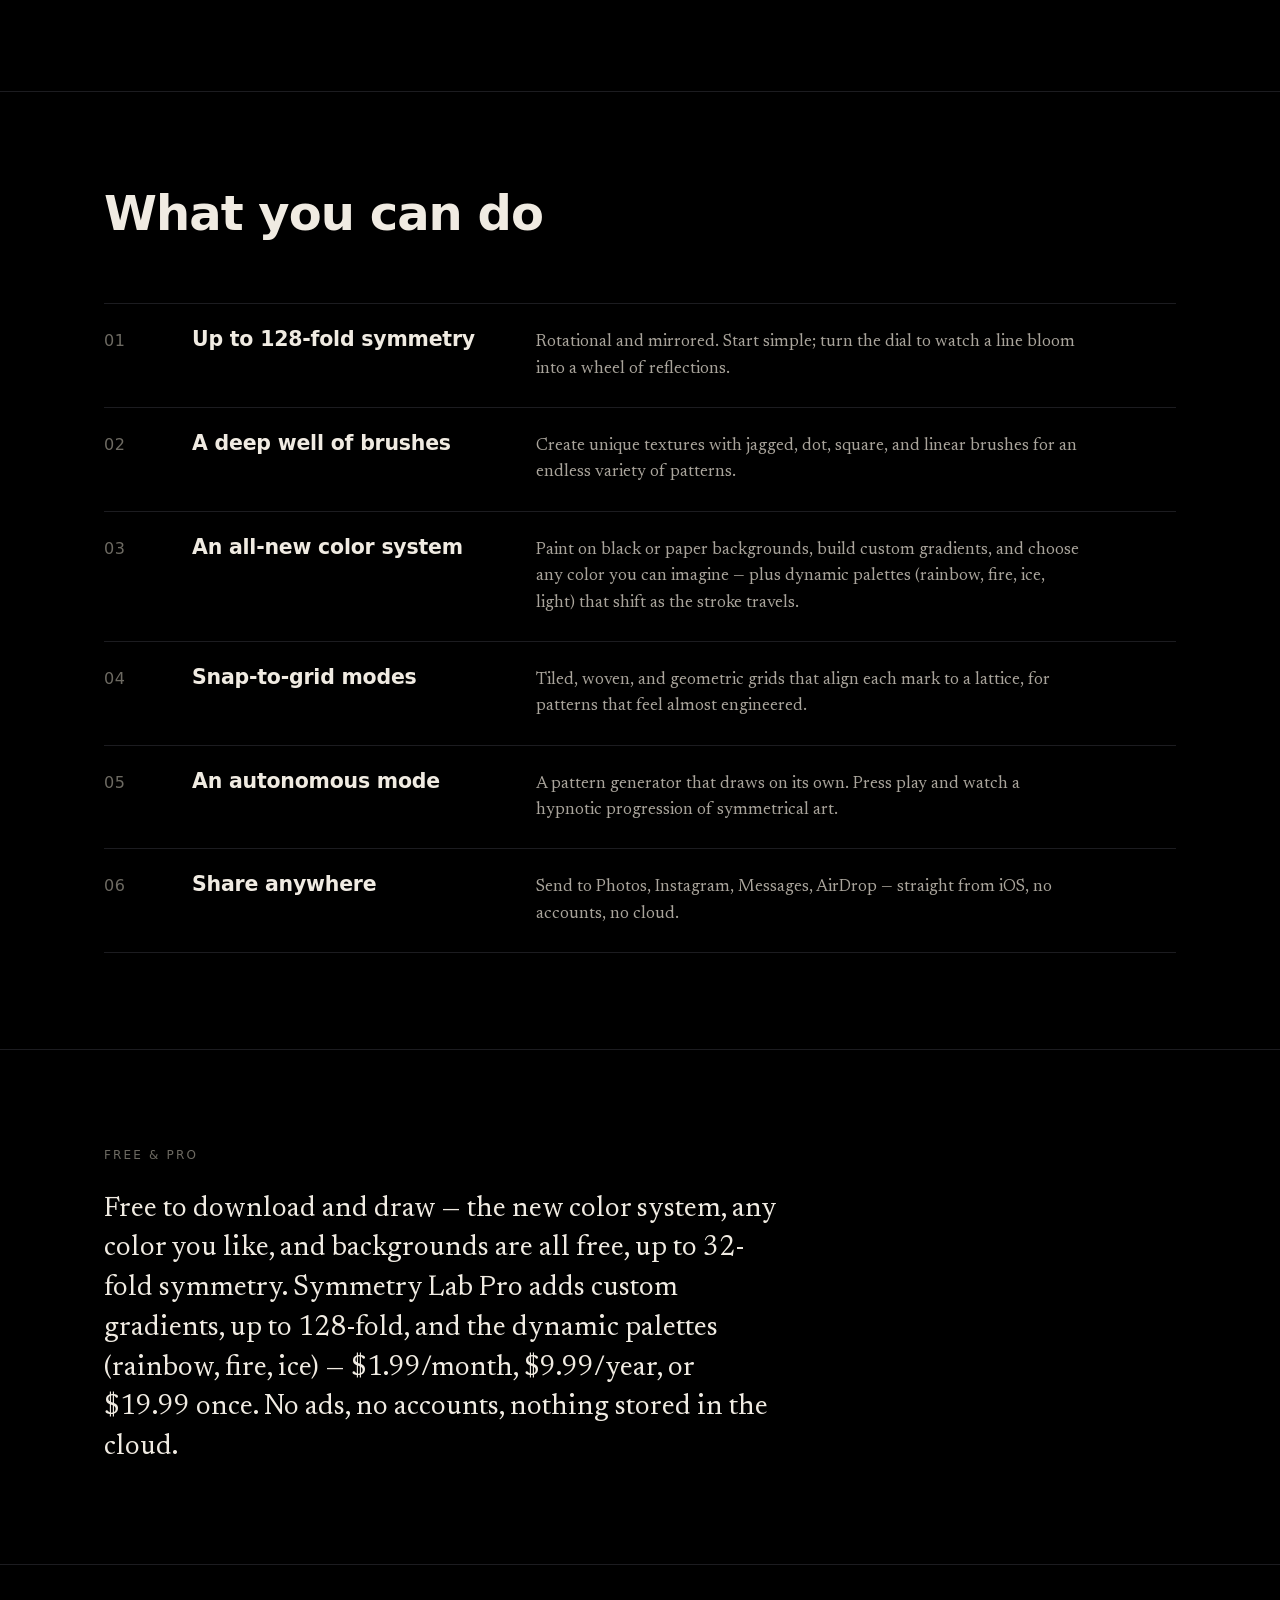
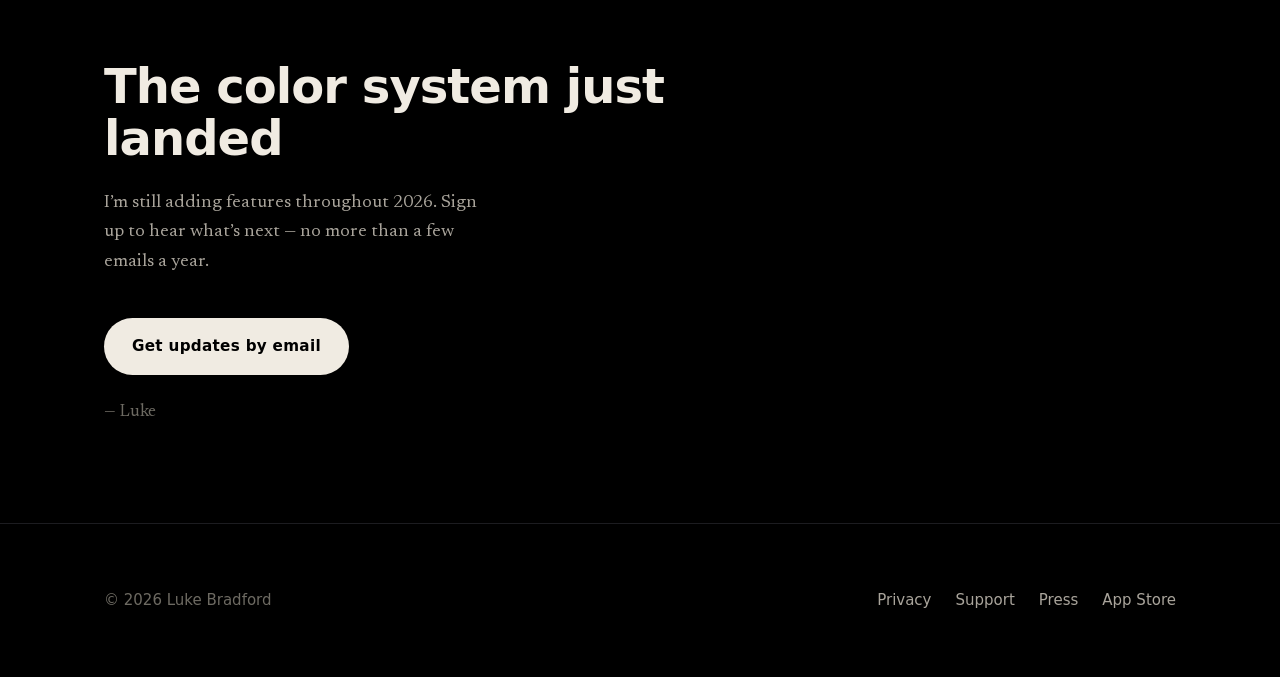
==== commit 3cae6627: "Website updates for merged app + 10.0" ====
--- a/index.html
+++ b/index.html
@@ -4,7 +4,7 @@
   <meta charset="UTF-8">
   <meta name="viewport" content="width=device-width, initial-scale=1.0">
   <title>Symmetry Lab — Create beautiful symmetrical art</title>
-  <meta name="description" content="An iOS drawing app that turns simple strokes into intricate symmetrical patterns. Up to 128-fold symmetry, dynamic colors, and no artistic skill required.">
+  <meta name="description" content="An iOS drawing app that turns simple strokes into intricate symmetrical patterns. Up to 128-fold symmetry, an all-new color system with custom gradients, and no artistic skill required.">
 
   <meta property="og:title" content="Symmetry Lab">
   <meta property="og:description" content="Create beautiful symmetrical art in seconds. Or hours.">
@@ -57,7 +57,7 @@
             Create beautiful symmetrical art in seconds. Or hours.
           </p>
           <a class="app-store-badge"
-             href="https://apps.apple.com/us/app/symmetry-lab/id327084012"
+             href="https://apps.apple.com/us/app/symmetry-lab-basic/id327084738"
              target="_blank"
              rel="noopener"
              aria-label="Download Symmetry Lab on the App Store">
@@ -92,6 +92,10 @@
         kids, and anyone looking for a few minutes of meditative play
         since 2009.
       </p>
+      <p class="about__lead">
+        New in 2026: an all-new color system. Paint on black or paper and reach for
+        any color you can imagine — free.
+      </p>
     </div>
   </section>
 
@@ -117,8 +121,8 @@
         <li class="features__item">
           <span class="features__num">03</span>
           <div class="features__body">
-            <h3 class="features__title">Colors that move</h3>
-            <p class="features__desc">Dynamic palettes — rainbow, fire, ice, and light — that shift hue and temperature as the stroke travels.</p>
+            <h3 class="features__title">An all-new color system</h3>
+            <p class="features__desc">Paint on black or paper backgrounds, build custom gradients, and choose any color you can imagine — plus dynamic palettes (rainbow, fire, ice, light) that shift as the stroke travels.</p>
           </div>
         </li>
         <li class="features__item">
@@ -146,14 +150,28 @@
     </div>
   </section>
 
+  <!-- PRICING -->
+  <section class="about">
+    <div class="container">
+      <p class="about__eyebrow">Free &amp; Pro</p>
+      <p class="about__lead">
+        Free to download and draw — the new color system, any color you like, and
+        backgrounds are all free, up to 32-fold symmetry. Symmetry Lab Pro adds custom
+        gradients, up to 128-fold, and the dynamic palettes (rainbow, fire, ice) —
+        $1.99/month, $9.99/year, or $19.99 once. No ads, no accounts, nothing stored
+        in the cloud.
+      </p>
+    </div>
+  </section>
+
   <!-- SIGNUP -->
   <section id="signup" class="signup">
     <div class="container">
       <div class="signup__inner" data-signup>
-        <h2 class="signup__heading">What’s coming next</h2>
+        <h2 class="signup__heading">The color system just landed</h2>
         <p class="signup__copy">
-          I’m adding new features throughout 2026. Sign up to hear about what’s
-          coming next — no more than a few emails a year.
+          I’m still adding features throughout 2026. Sign up to hear what’s next —
+          no more than a few emails a year.
         </p>
         <a class="signup-btn"
            data-formkit-toggle="cb0bc8368b"
@@ -174,7 +192,7 @@
       <a href="/privacy.html">Privacy</a>
       <a href="/support.html">Support</a>
       <a href="/press/">Press</a>
-      <a href="https://apps.apple.com/us/app/symmetry-lab/id327084012" target="_blank" rel="noopener">App Store</a>
+      <a href="https://apps.apple.com/us/app/symmetry-lab-basic/id327084738" target="_blank" rel="noopener">App Store</a>
     </nav>
   </div>
 </footer>
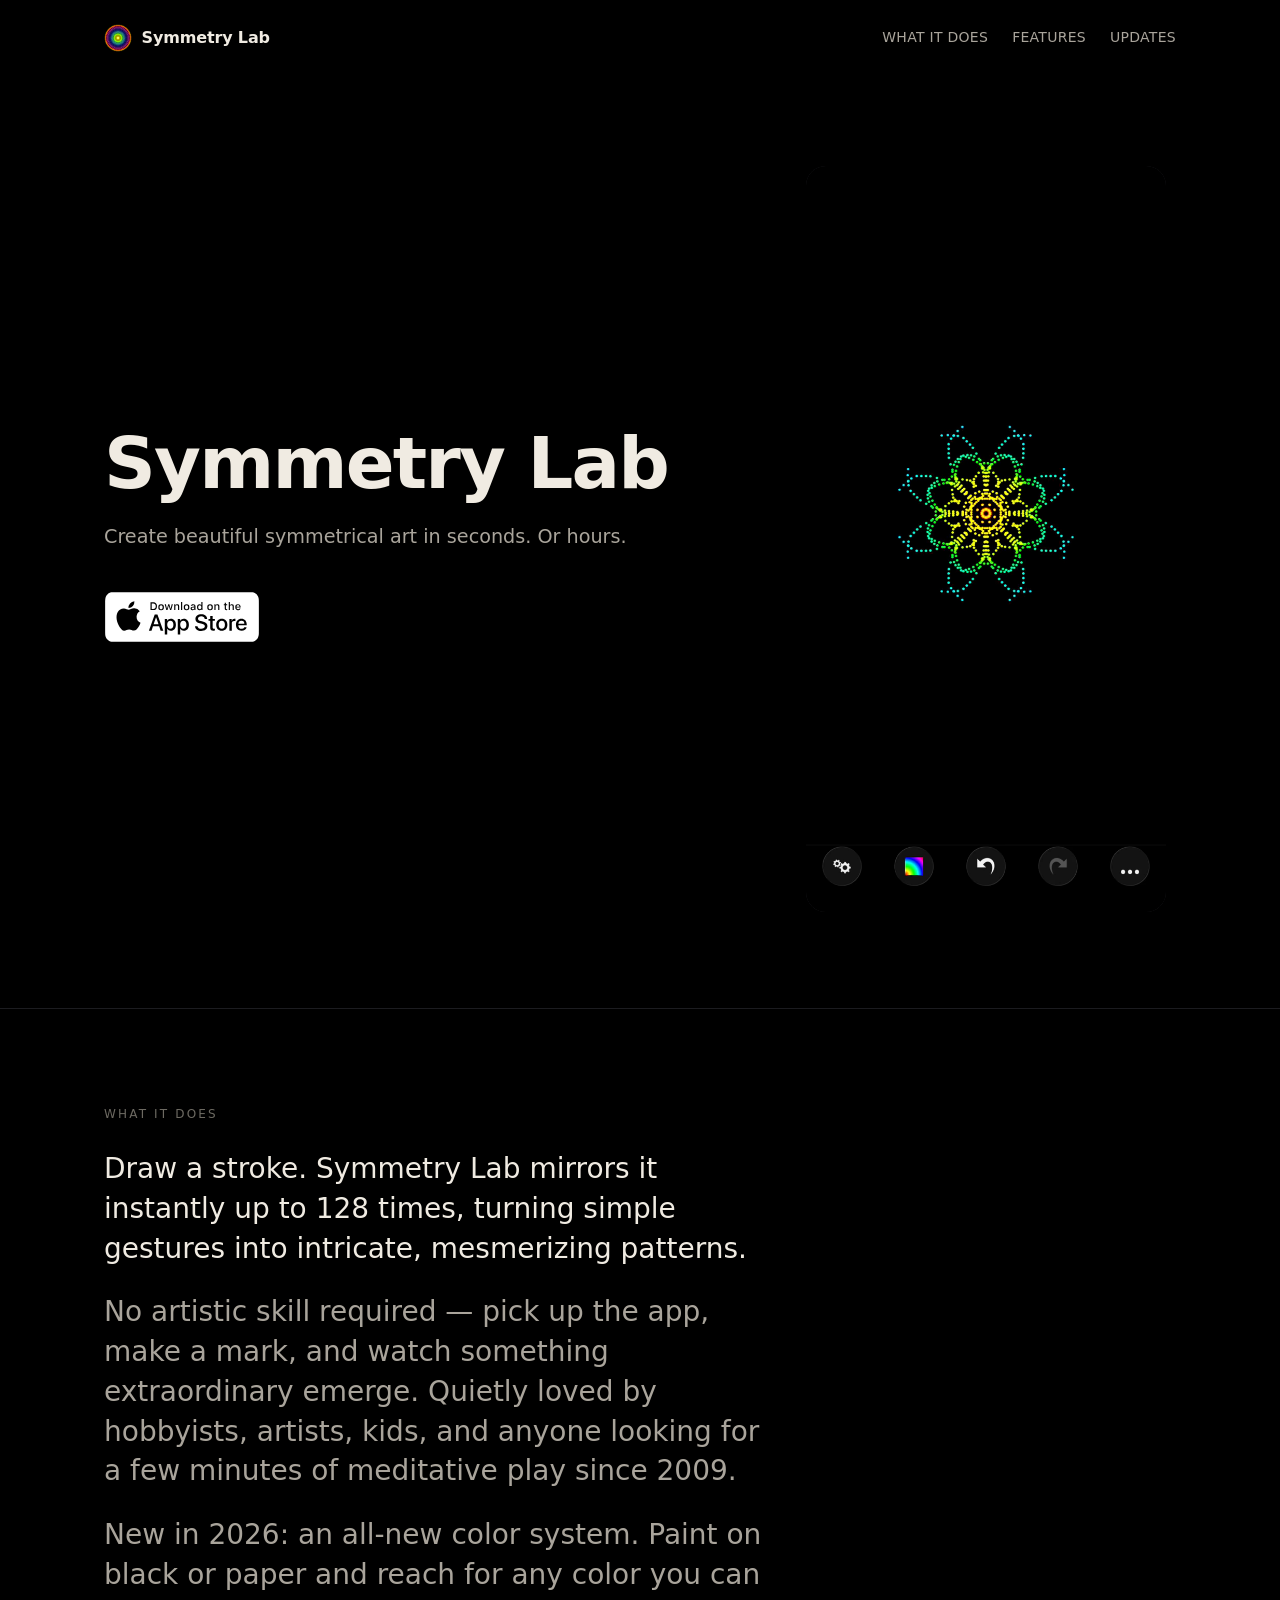
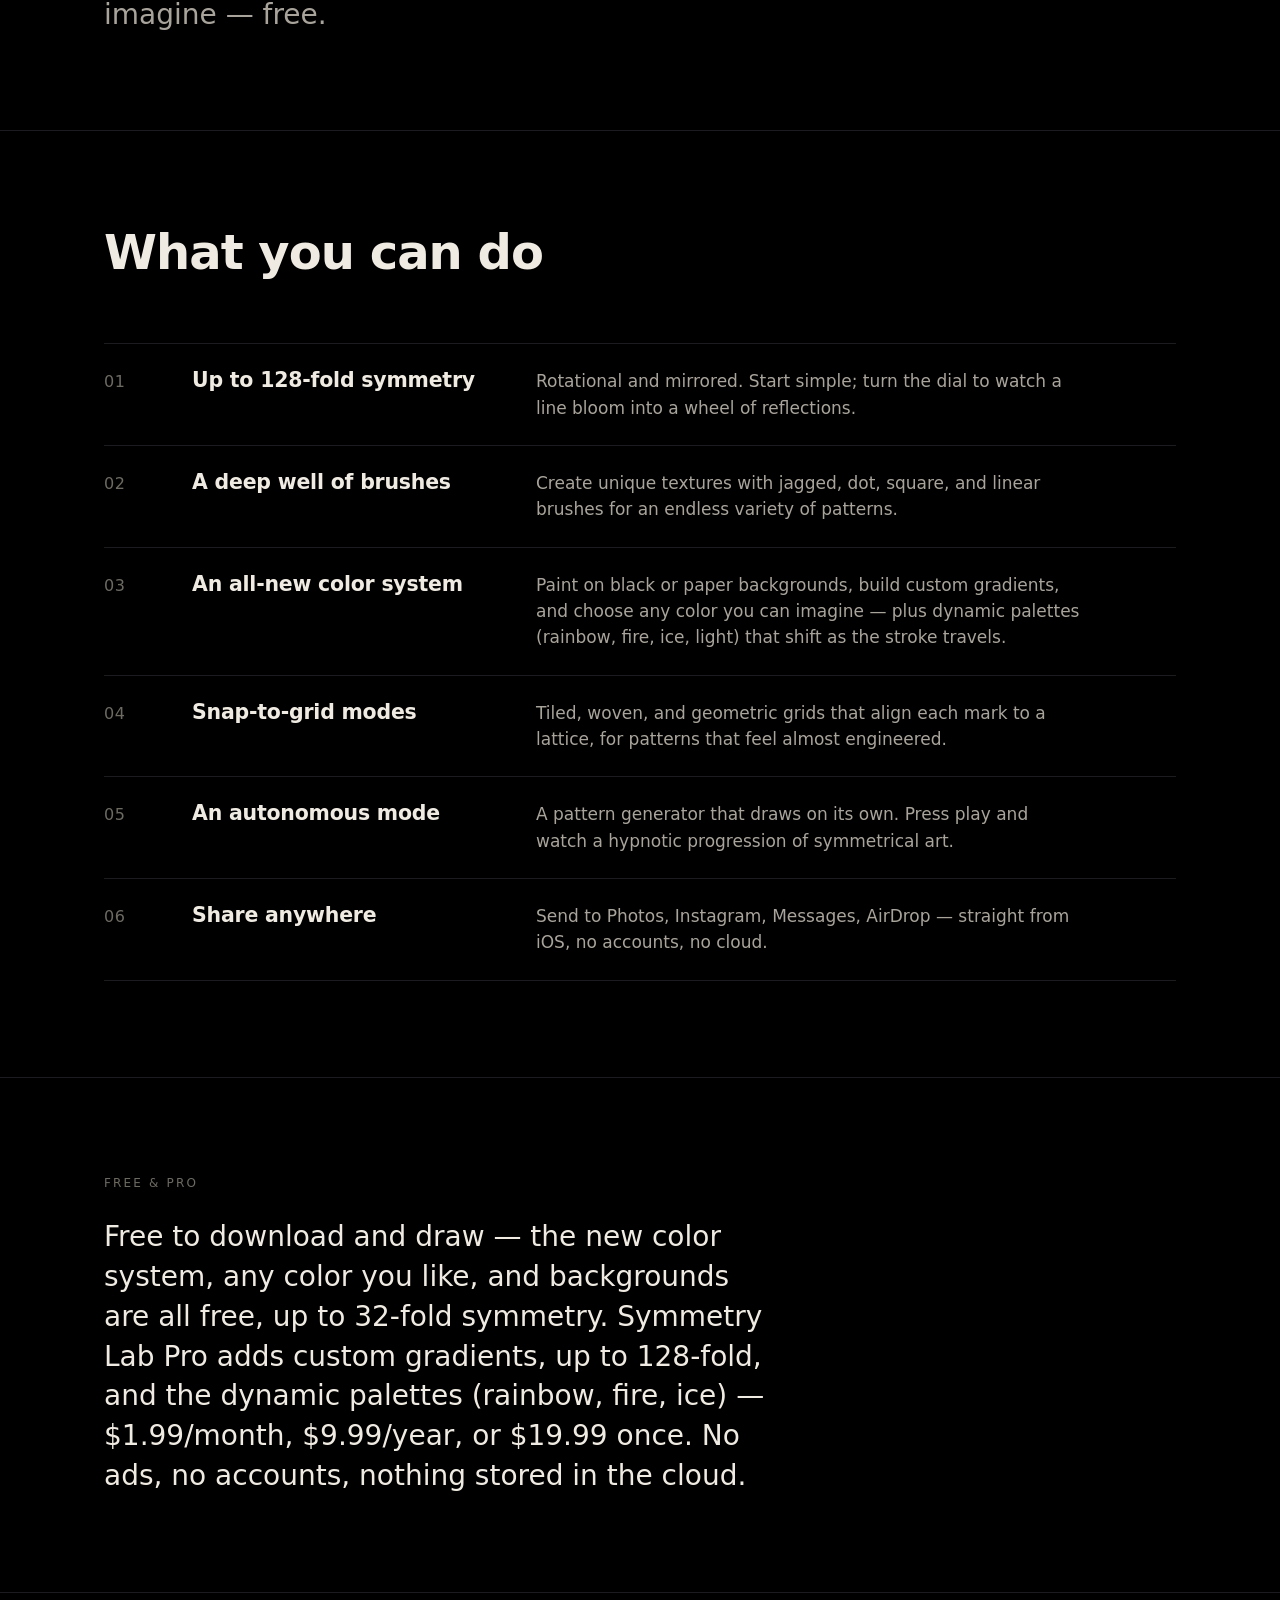
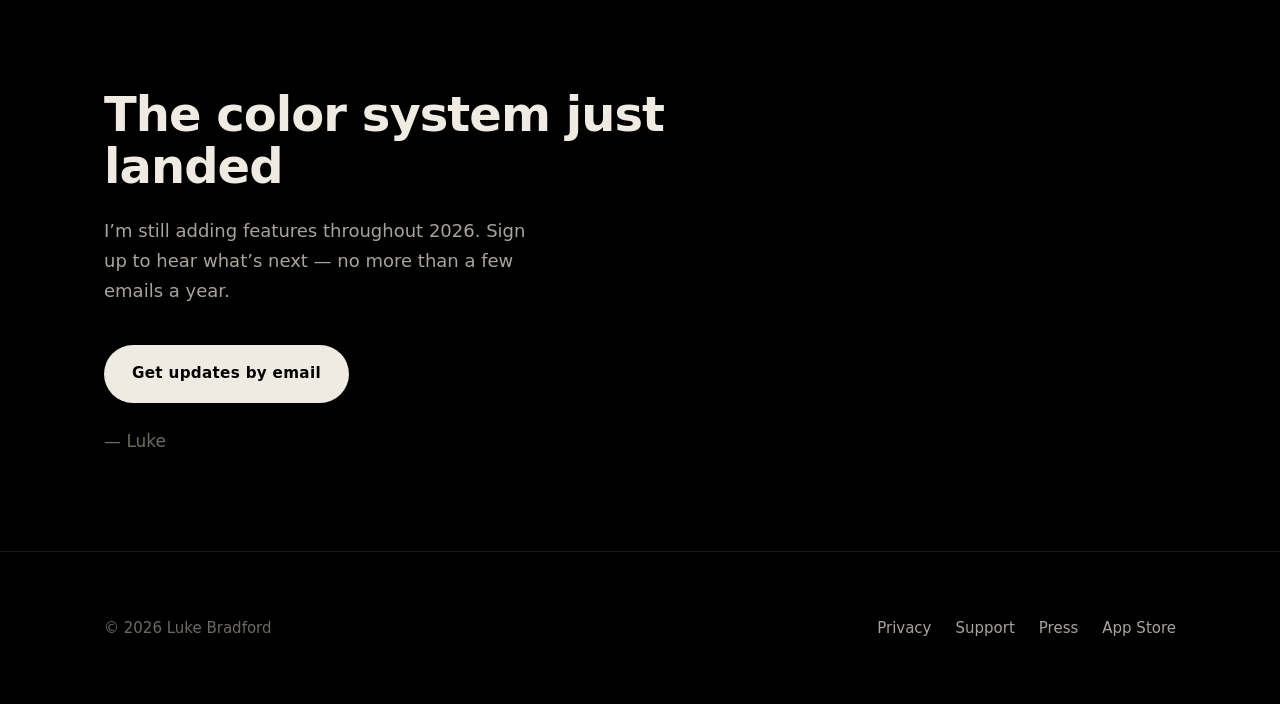
==== commit 8e8fc4ac: "Sans serif font throughout" ====
--- a/index.html
+++ b/index.html
@@ -22,7 +22,6 @@
   <link rel="icon" type="image/png" sizes="32x32" href="/assets/images/icon-32.png">
   <link rel="apple-touch-icon" href="/assets/images/icon-180.png">
 
-  <link rel="preload" as="font" type="font/woff2" href="/assets/fonts/newsreader.woff2" crossorigin>
   <link rel="preconnect" href="https://symmetry-lab.kit.com" crossorigin>
   <link rel="dns-prefetch" href="https://symmetry-lab.kit.com">
   <link rel="stylesheet" href="/assets/css/style.css">
--- a/assets/css/style.css
+++ b/assets/css/style.css
@@ -1,14 +1,6 @@
 /* -------------------------------------------------------------------------
    symmetrylab.app
    ------------------------------------------------------------------------- */
-
-@font-face {
-  font-family: 'Newsreader';
-  font-style: normal;
-  font-weight: 400;
-  font-display: swap;
-  src: url('/assets/fonts/newsreader.woff2') format('woff2');
-}
 
 /* -- tokens ---------------------------------------------------------------- */
 
@@ -22,7 +14,7 @@
   --rule-strong:  #2e2e34;
 
   --font-display: -apple-system, BlinkMacSystemFont, "SF Pro Display", "SF Pro Text", "Segoe UI", system-ui, sans-serif;
-  --font-body:    'Newsreader', Georgia, 'Times New Roman', serif;
+  --font-body:    -apple-system, BlinkMacSystemFont, "SF Pro Text", "Segoe UI", system-ui, sans-serif;
 
   --space-1:  0.5rem;
   --space-2:  1rem;
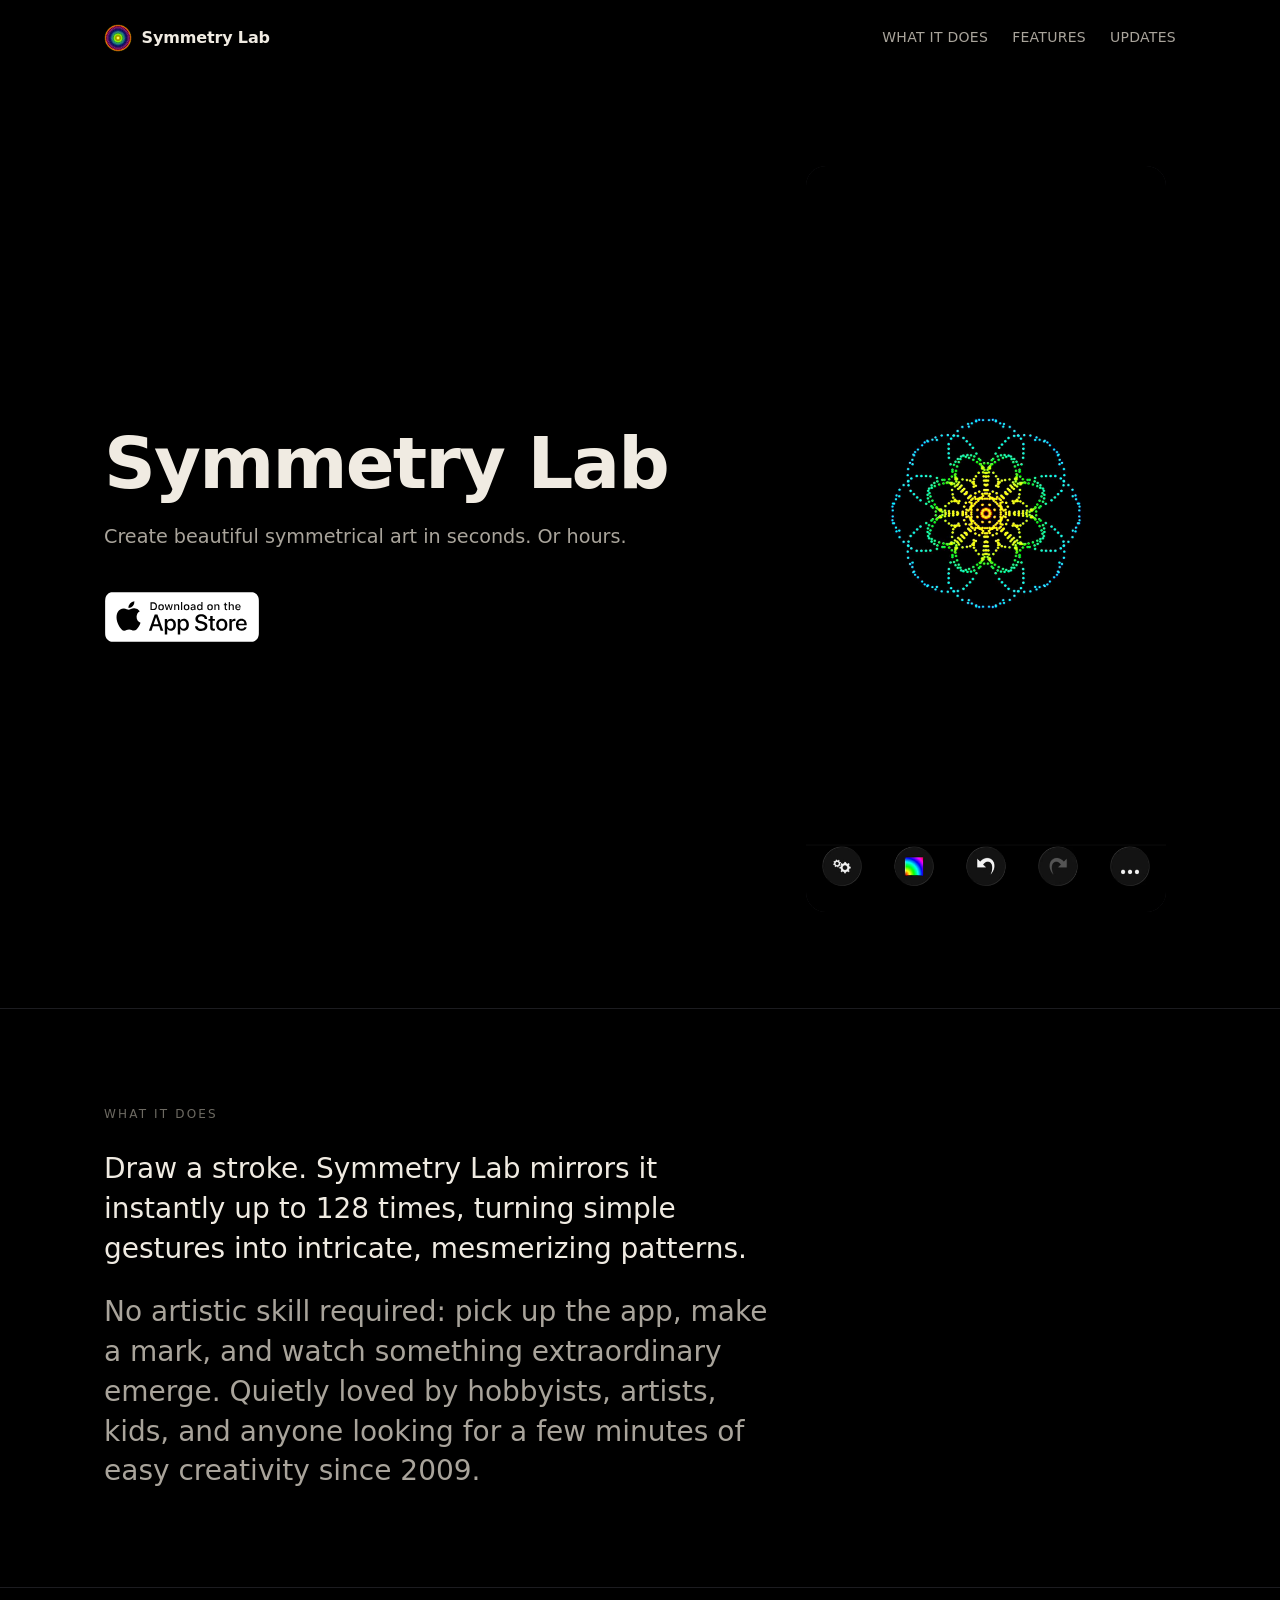
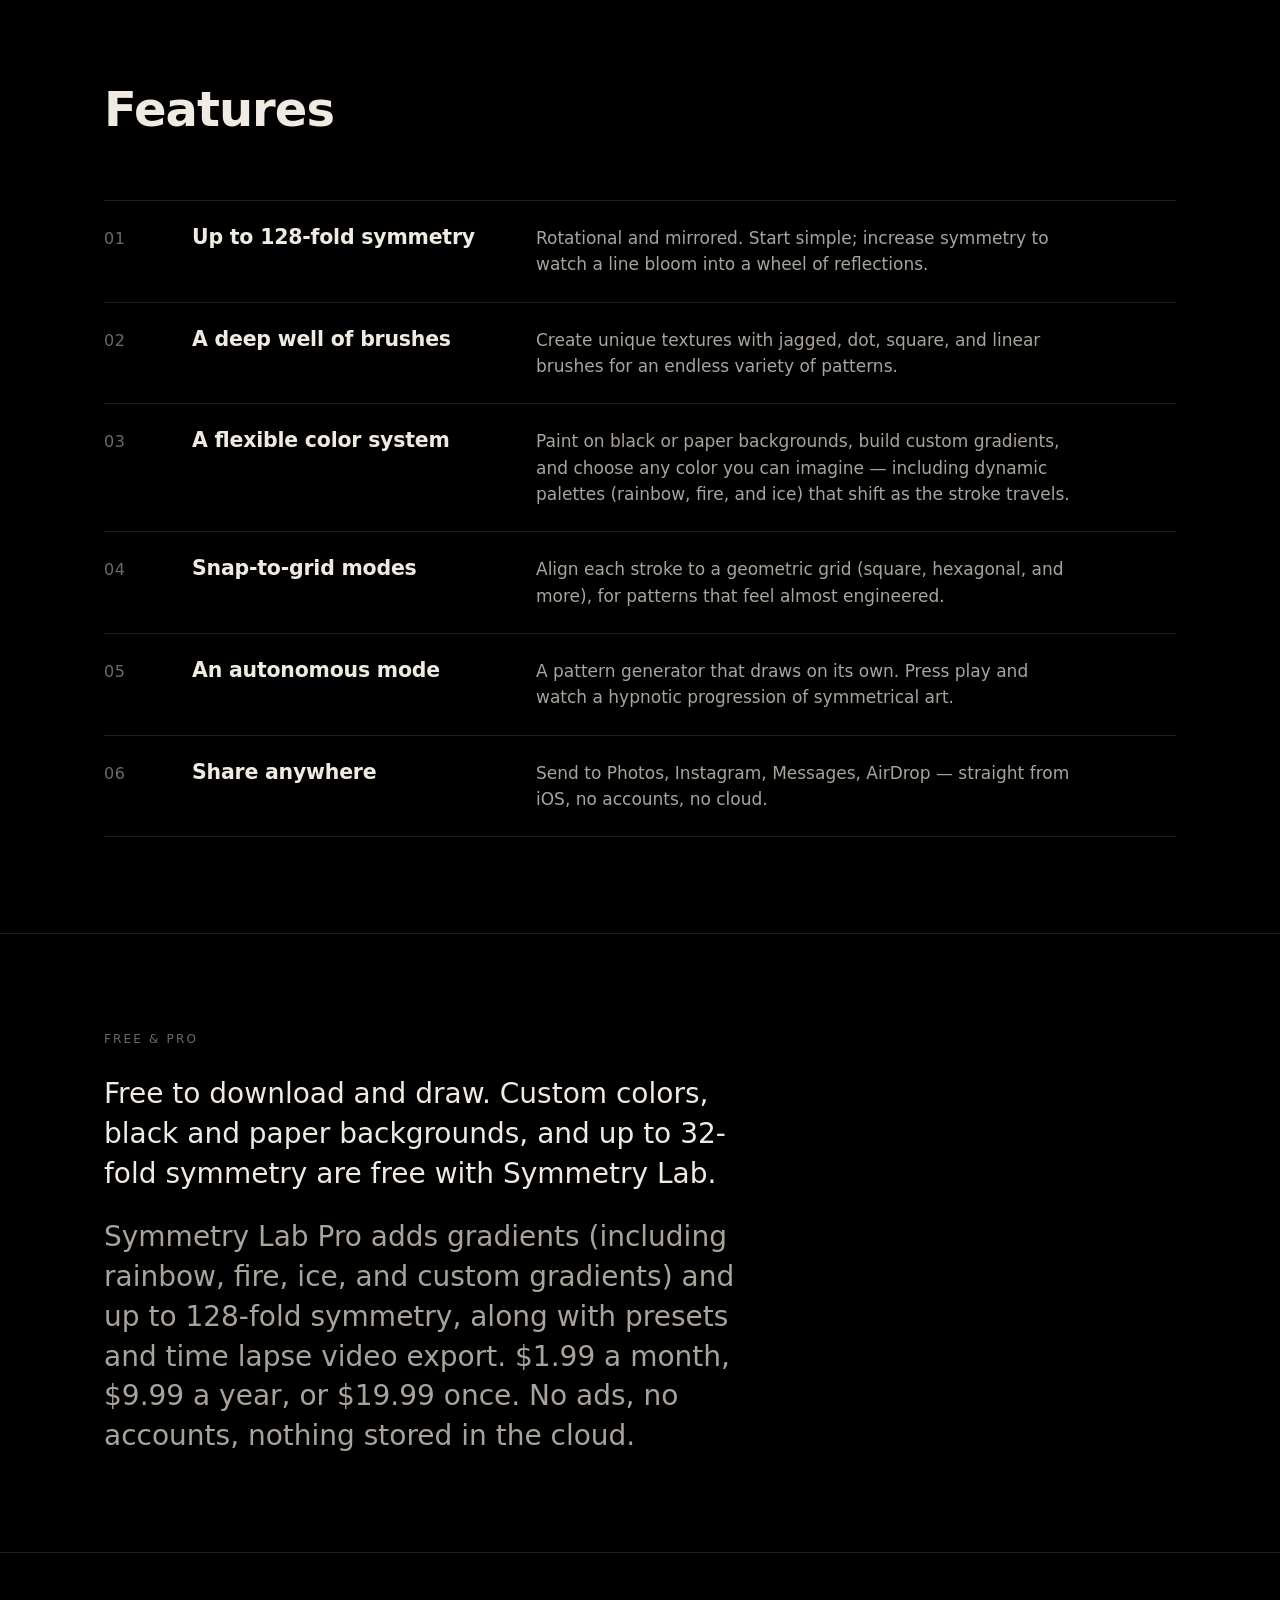
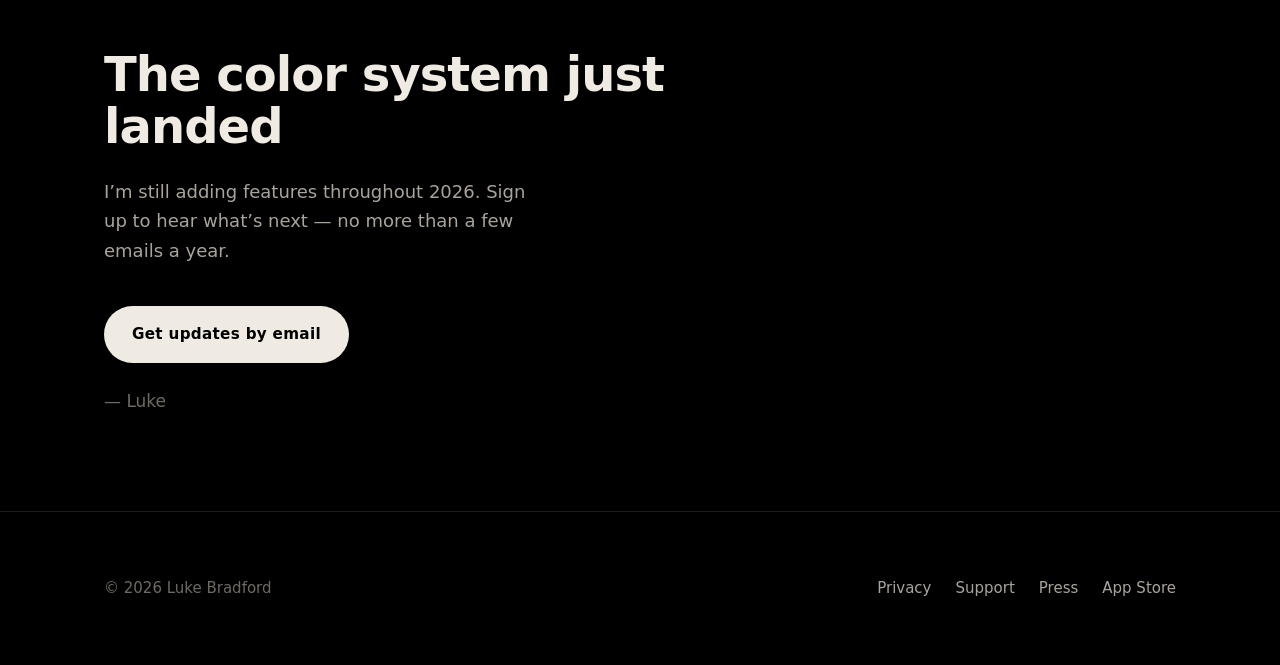
==== commit cf7f6699: "Update language" ====
--- a/index.html
+++ b/index.html
@@ -86,14 +86,10 @@
         turning simple gestures into intricate, mesmerizing patterns.
       </p>
       <p class="about__lead">
-        No artistic skill required — pick up the app, make a mark, and watch
+        No artistic skill required: pick up the app, make a mark, and watch
         something extraordinary emerge. Quietly loved by hobbyists, artists,
-        kids, and anyone looking for a few minutes of meditative play
+        kids, and anyone looking for a few minutes of easy creativity
         since 2009.
-      </p>
-      <p class="about__lead">
-        New in 2026: an all-new color system. Paint on black or paper and reach for
-        any color you can imagine — free.
       </p>
     </div>
   </section>
@@ -101,13 +97,13 @@
   <!-- FEATURES -->
   <section id="features" class="features">
     <div class="container">
-      <h2 class="features__heading">What you can do</h2>
+      <h2 class="features__heading">Features</h2>
       <ol class="features__list">
         <li class="features__item">
           <span class="features__num">01</span>
           <div class="features__body">
             <h3 class="features__title">Up to 128-fold symmetry</h3>
-            <p class="features__desc">Rotational and mirrored. Start simple; turn the dial to watch a line bloom into a wheel of reflections.</p>
+            <p class="features__desc">Rotational and mirrored. Start simple; increase symmetry to watch a line bloom into a wheel of reflections.</p>
           </div>
         </li>
         <li class="features__item">
@@ -120,15 +116,15 @@
         <li class="features__item">
           <span class="features__num">03</span>
           <div class="features__body">
-            <h3 class="features__title">An all-new color system</h3>
-            <p class="features__desc">Paint on black or paper backgrounds, build custom gradients, and choose any color you can imagine — plus dynamic palettes (rainbow, fire, ice, light) that shift as the stroke travels.</p>
+            <h3 class="features__title">A flexible color system</h3>
+            <p class="features__desc">Paint on black or paper backgrounds, build custom gradients, and choose any color you can imagine — including dynamic palettes (rainbow, fire, and ice) that shift as the stroke travels.</p>
           </div>
         </li>
         <li class="features__item">
           <span class="features__num">04</span>
           <div class="features__body">
             <h3 class="features__title">Snap-to-grid modes</h3>
-            <p class="features__desc">Tiled, woven, and geometric grids that align each mark to a lattice, for patterns that feel almost engineered.</p>
+            <p class="features__desc">Align each stroke to a geometric grid (square, hexagonal, and more), for patterns that feel almost engineered.</p>
           </div>
         </li>
         <li class="features__item">
@@ -154,10 +150,13 @@
     <div class="container">
       <p class="about__eyebrow">Free &amp; Pro</p>
       <p class="about__lead">
-        Free to download and draw — the new color system, any color you like, and
-        backgrounds are all free, up to 32-fold symmetry. Symmetry Lab Pro adds custom
-        gradients, up to 128-fold, and the dynamic palettes (rainbow, fire, ice) —
-        $1.99/month, $9.99/year, or $19.99 once. No ads, no accounts, nothing stored
+        Free to download and draw. Custom colors, black and paper backgrounds, and up
+        to 32-fold symmetry are free with Symmetry Lab.
+      </p>
+      <p class="about__lead">Symmetry Lab Pro adds gradients
+        (including rainbow, fire, ice, and custom gradients) and up to 128-fold symmetry,
+        along with presets and time lapse video export.
+        $1.99 a month, $9.99 a year, or $19.99 once. No ads, no accounts, nothing stored
         in the cloud.
       </p>
     </div>
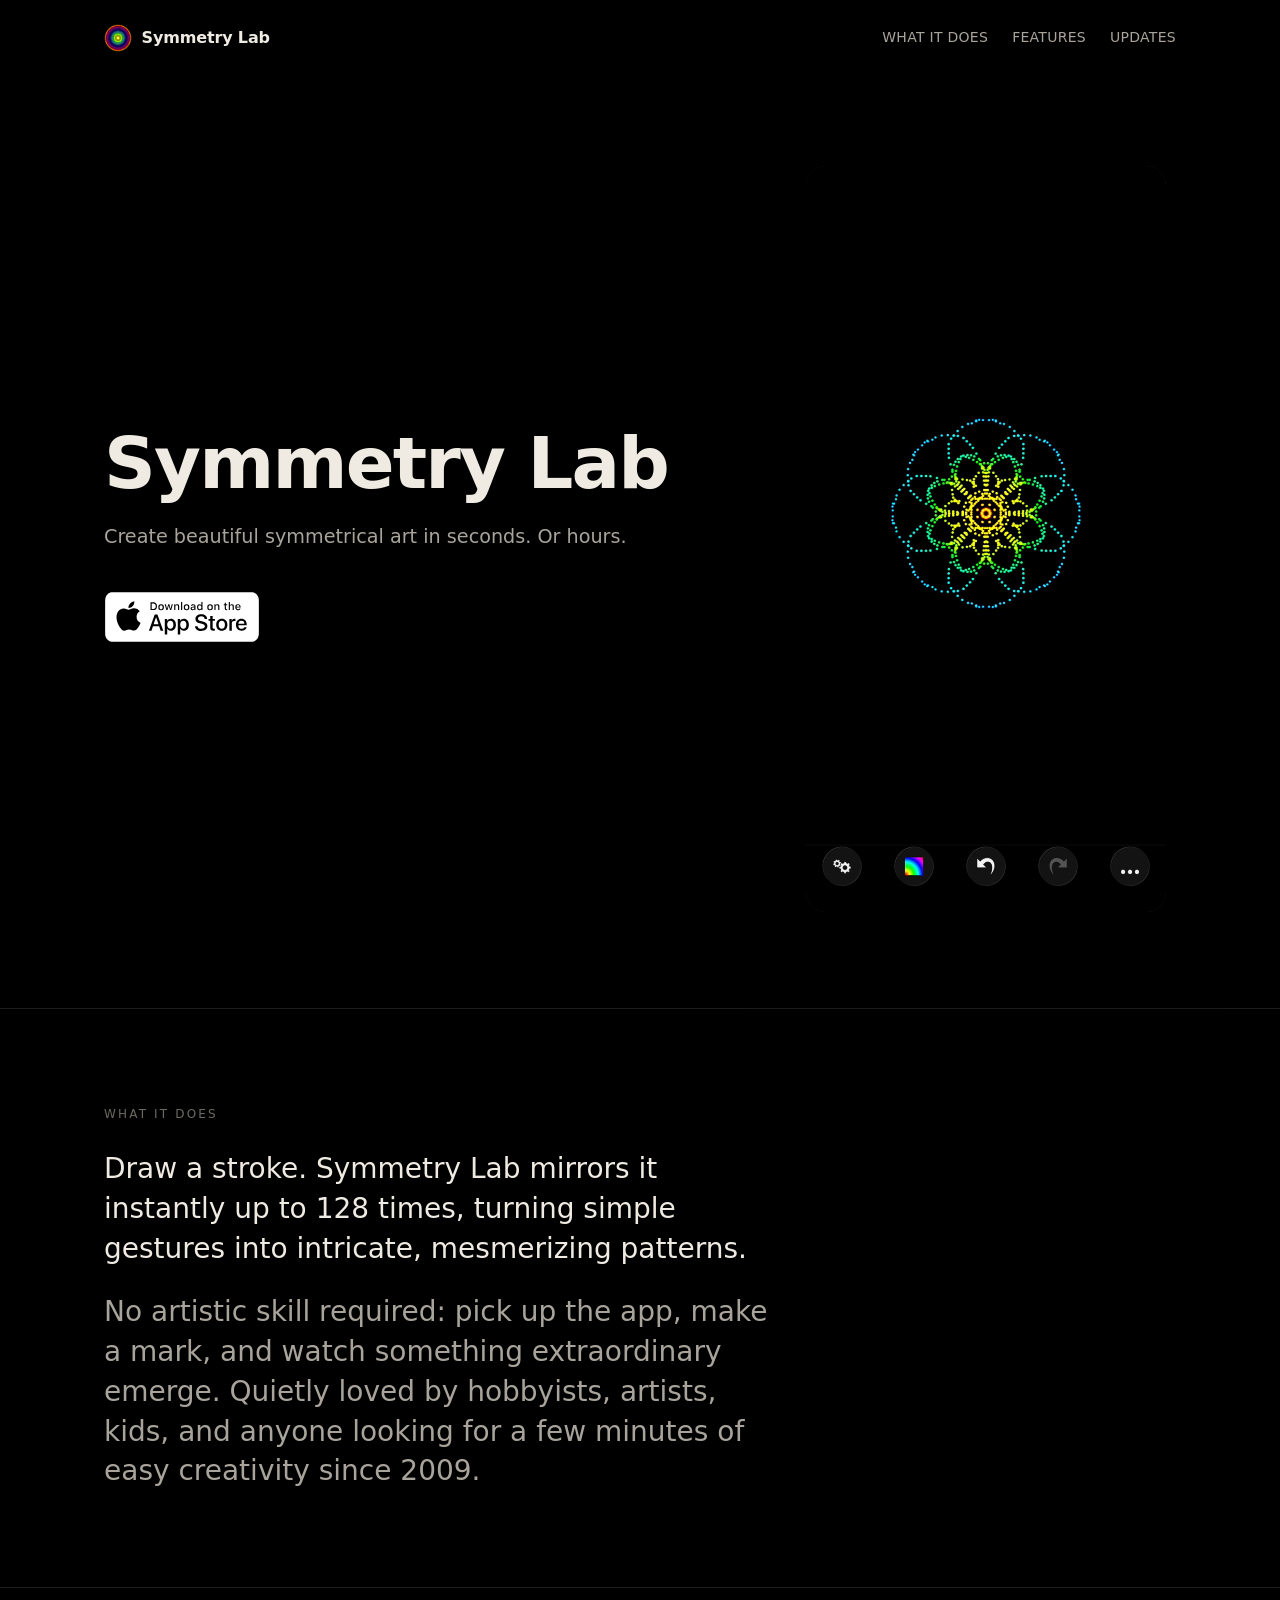
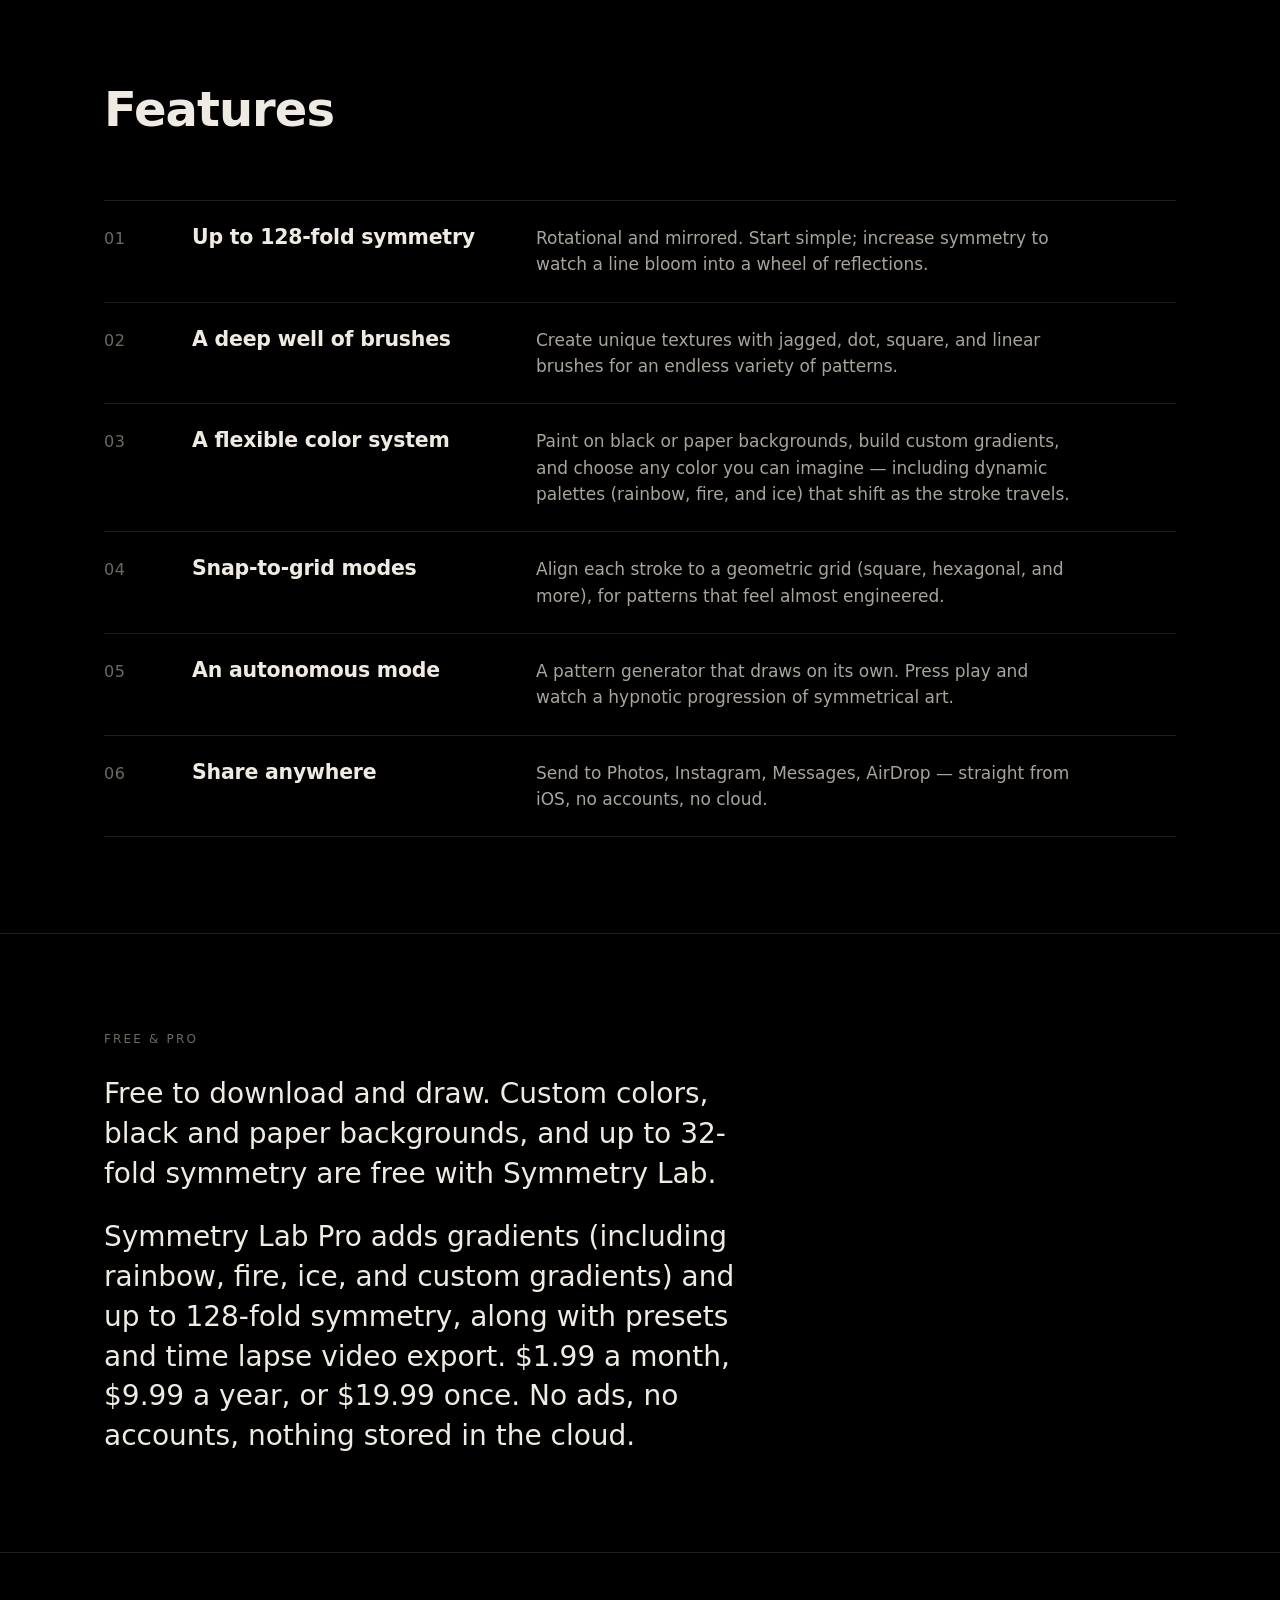
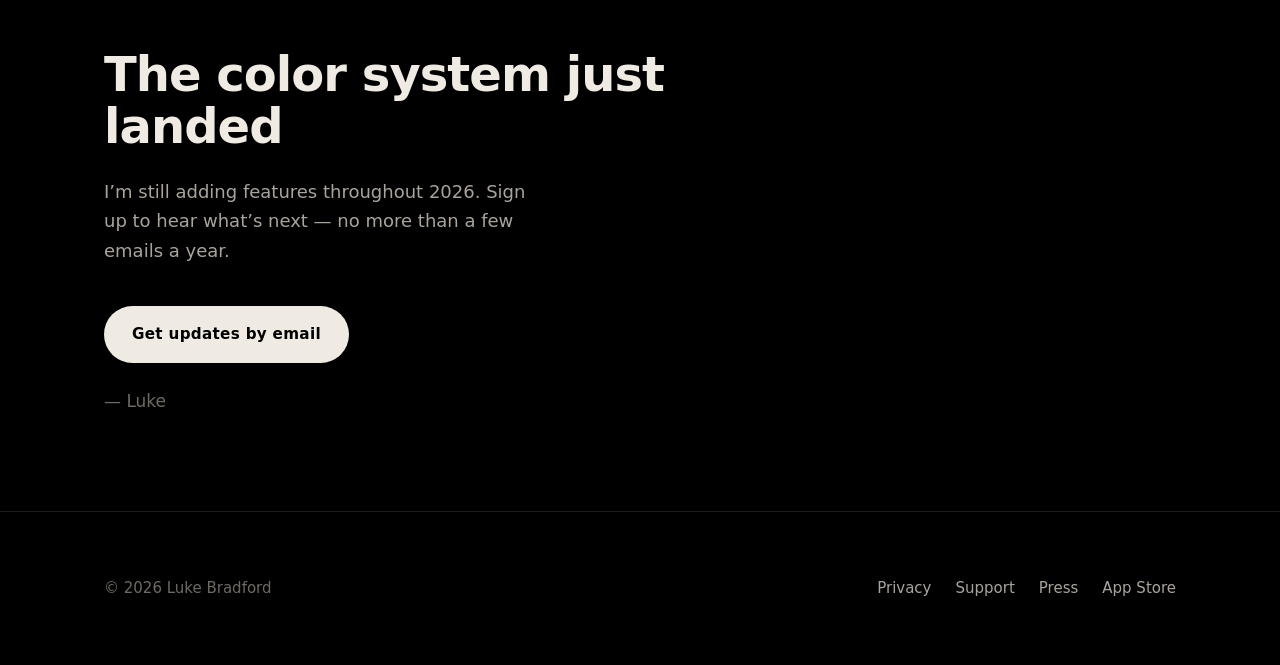
==== commit bbe8626e: "Circular favicon" ====
--- a/index.html
+++ b/index.html
@@ -153,7 +153,7 @@
         Free to download and draw. Custom colors, black and paper backgrounds, and up
         to 32-fold symmetry are free with Symmetry Lab.
       </p>
-      <p class="about__lead">Symmetry Lab Pro adds gradients
+      <p class="about__lead about__lead--bright">Symmetry Lab Pro adds gradients
         (including rainbow, fire, ice, and custom gradients) and up to 128-fold symmetry,
         along with presets and time lapse video export.
         $1.99 a month, $9.99 a year, or $19.99 once. No ads, no accounts, nothing stored
--- a/assets/css/style.css
+++ b/assets/css/style.css
@@ -245,6 +245,7 @@
   max-width: var(--measure);
 }
 .about__lead + .about__lead { margin-top: var(--space-3); color: var(--ink-dim); }
+.about__lead.about__lead--bright { color: var(--ink); }
 
 /* -- features -------------------------------------------------------------- */
 
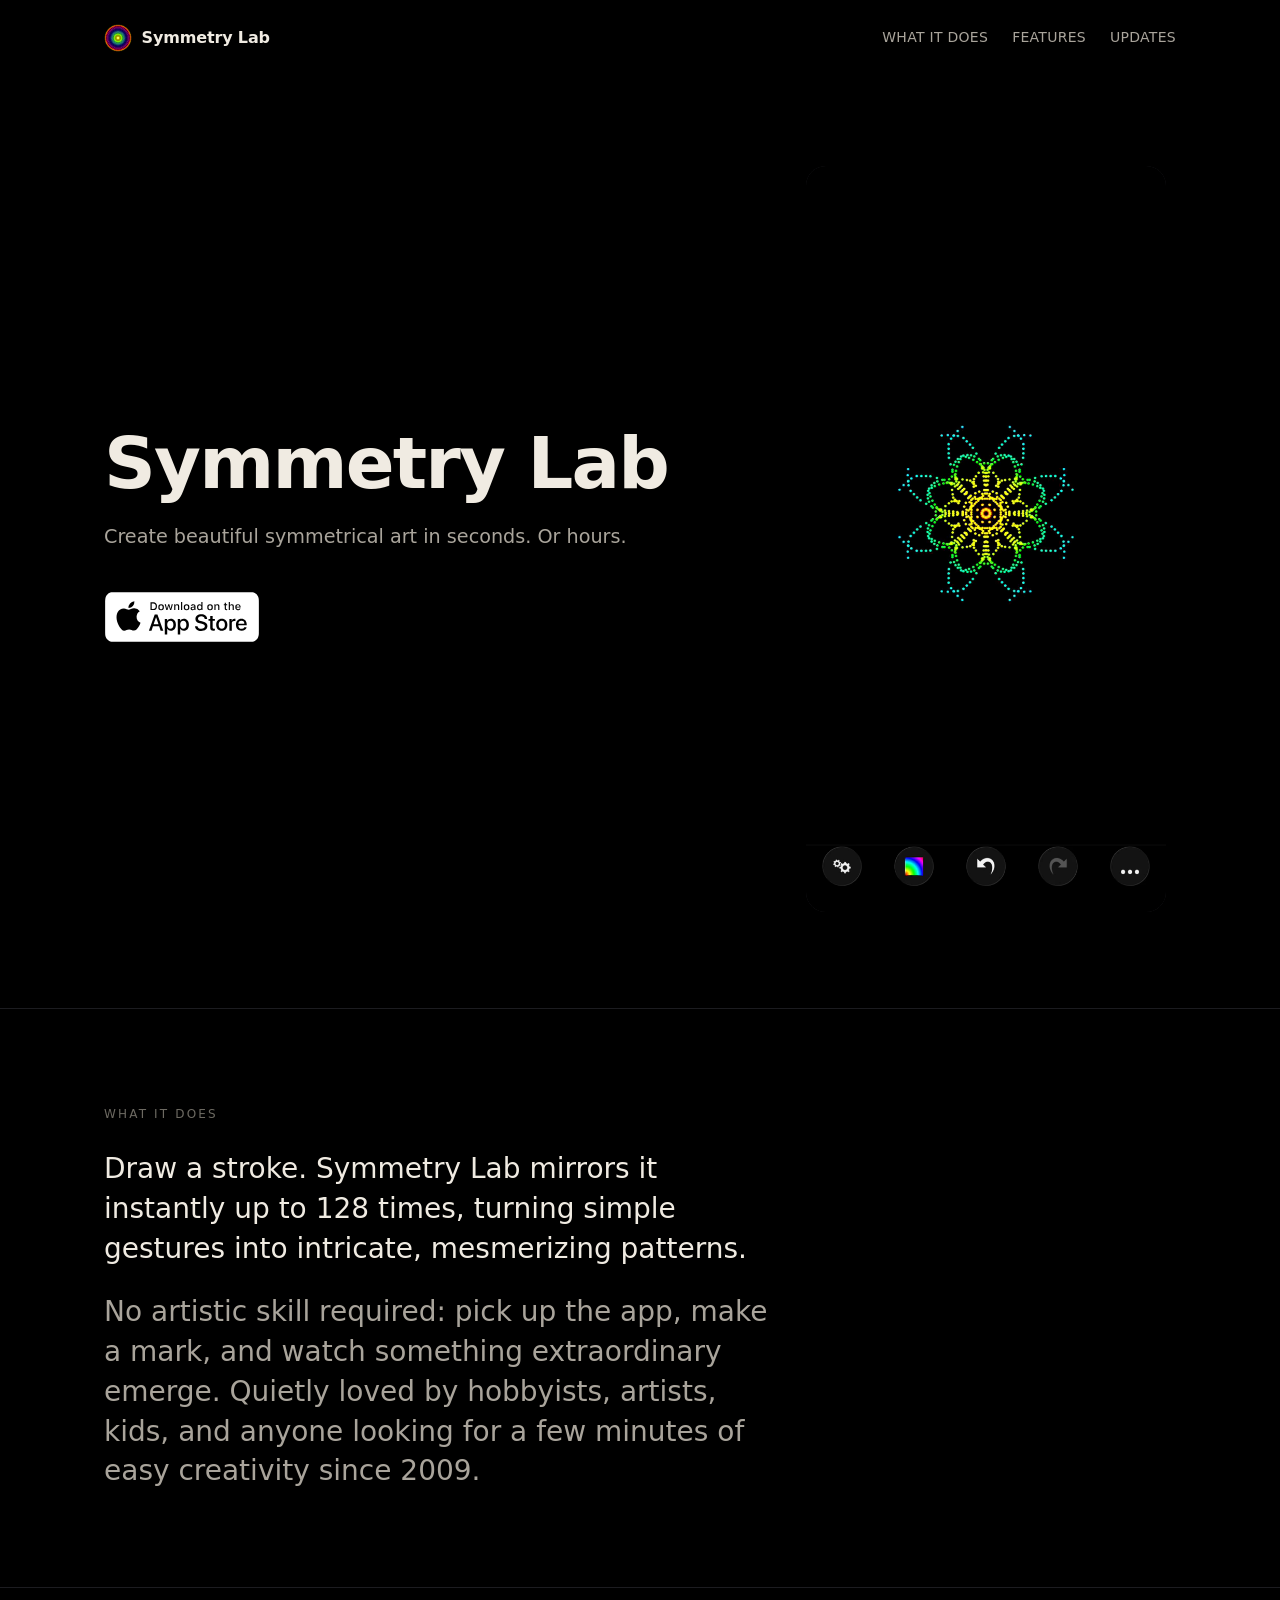
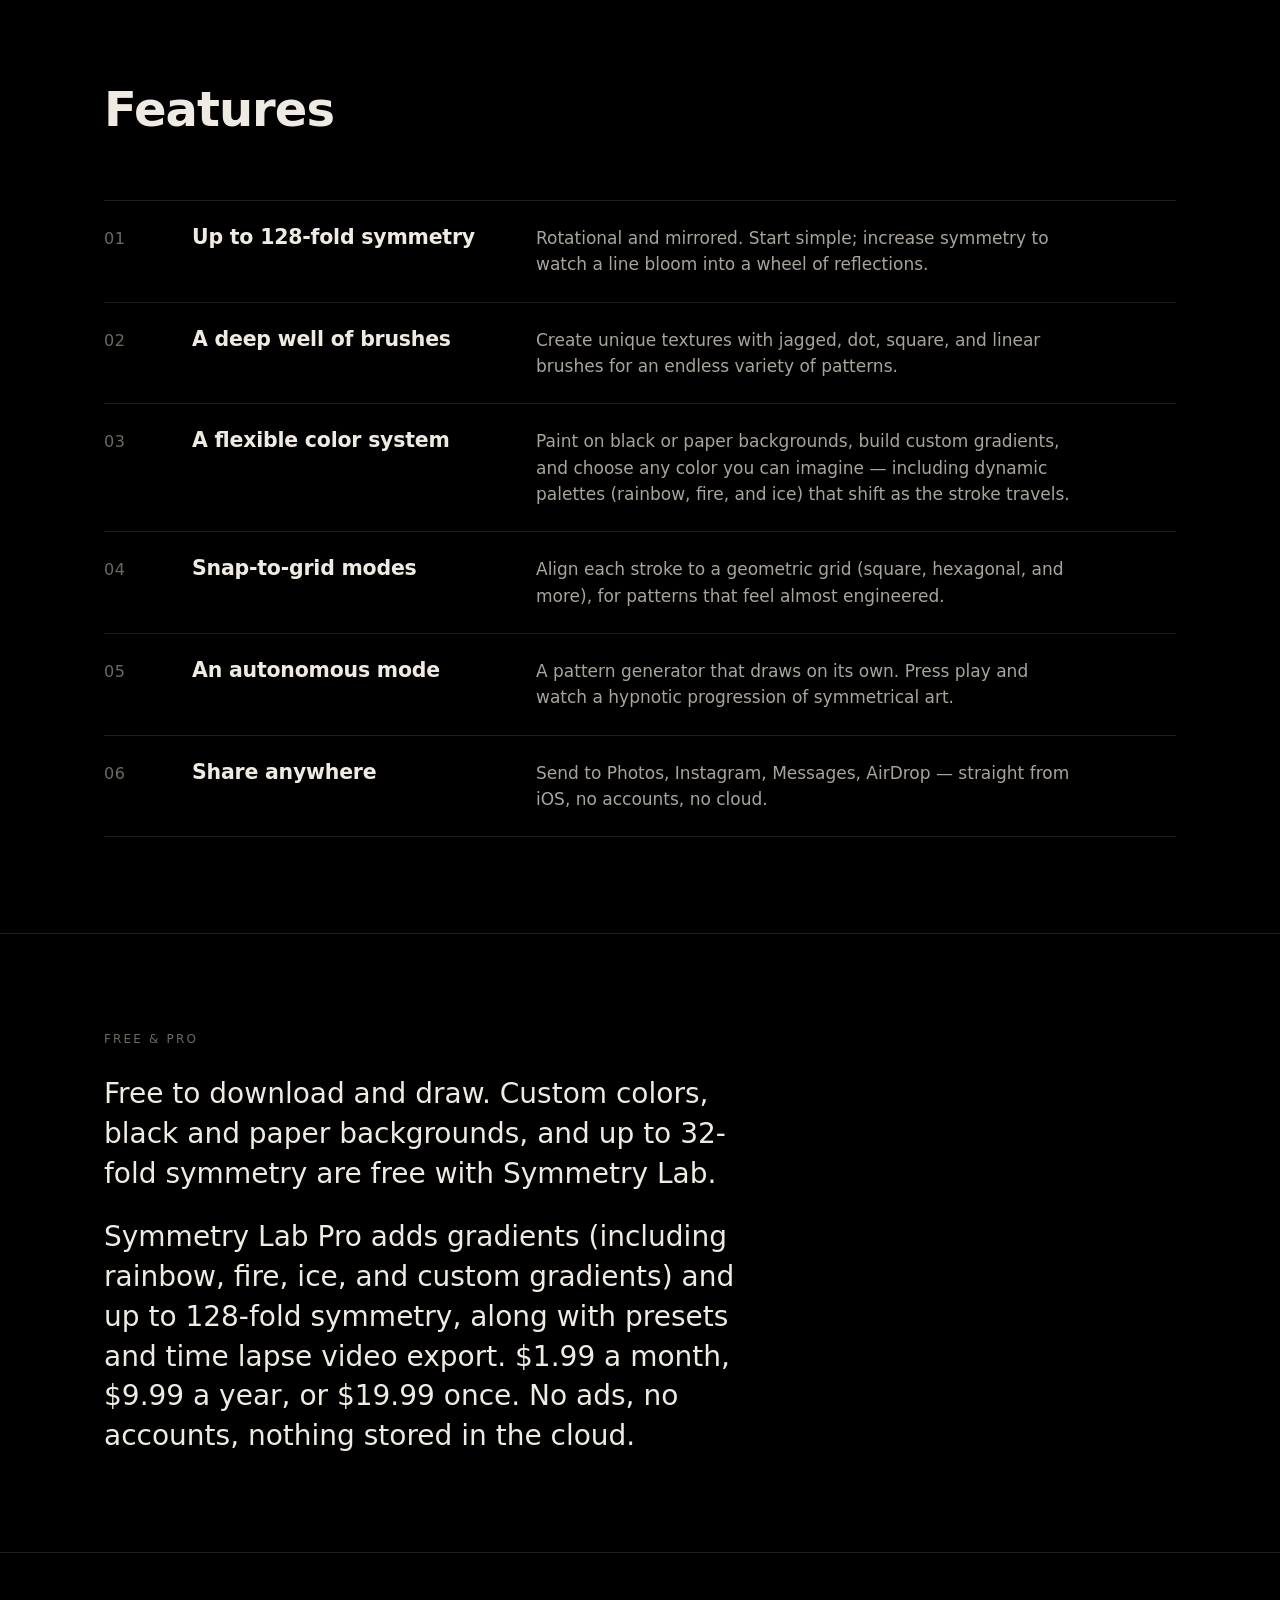
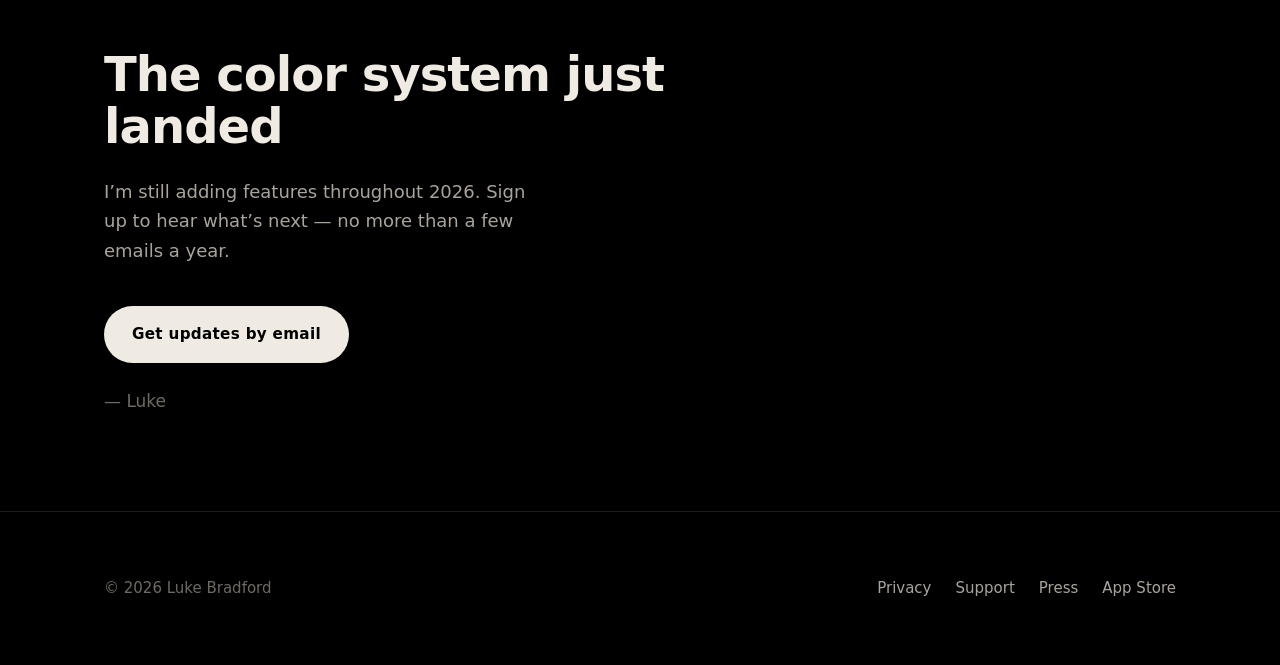
==== commit f43d8959: "Fix 6 dead App Store links; tokenise all 8; add the advertised sitemap The six links pointing at id3" ====
--- a/index.html
+++ b/index.html
@@ -56,7 +56,8 @@
             Create beautiful symmetrical art in seconds. Or hours.
           </p>
           <a class="app-store-badge"
-             href="https://apps.apple.com/us/app/symmetry-lab-basic/id327084738"
+             href="https://apps.apple.com/app/id327084738?pt=264080&amp;ct=web_home_hero&amp;mt=8"
+             data-ct="web_home_hero"
              target="_blank"
              rel="noopener"
              aria-label="Download Symmetry Lab on the App Store">
@@ -190,7 +191,7 @@
       <a href="/privacy.html">Privacy</a>
       <a href="/support.html">Support</a>
       <a href="/press/">Press</a>
-      <a href="https://apps.apple.com/us/app/symmetry-lab-basic/id327084738" target="_blank" rel="noopener">App Store</a>
+      <a href="https://apps.apple.com/app/id327084738?pt=264080&amp;ct=web_home_footer&amp;mt=8" data-ct="web_home_footer" target="_blank" rel="noopener">App Store</a>
     </nav>
   </div>
 </footer>
